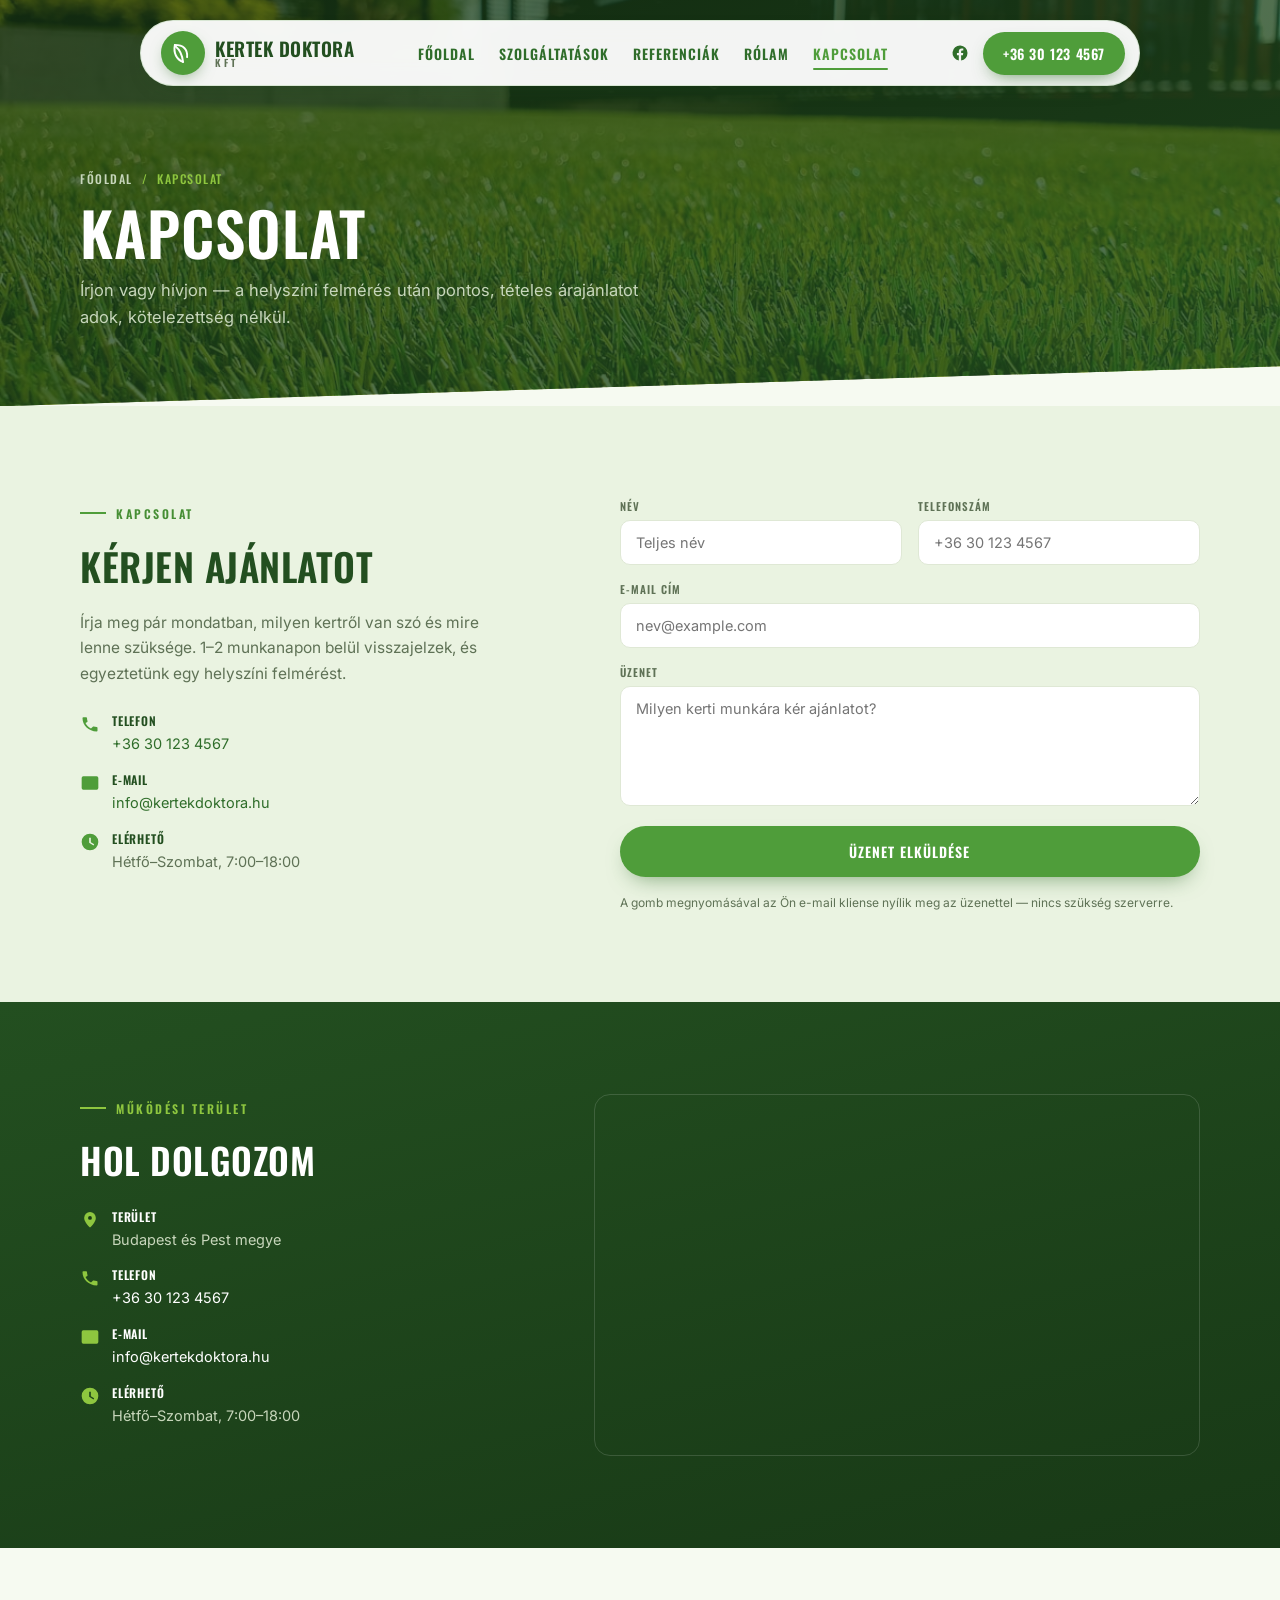
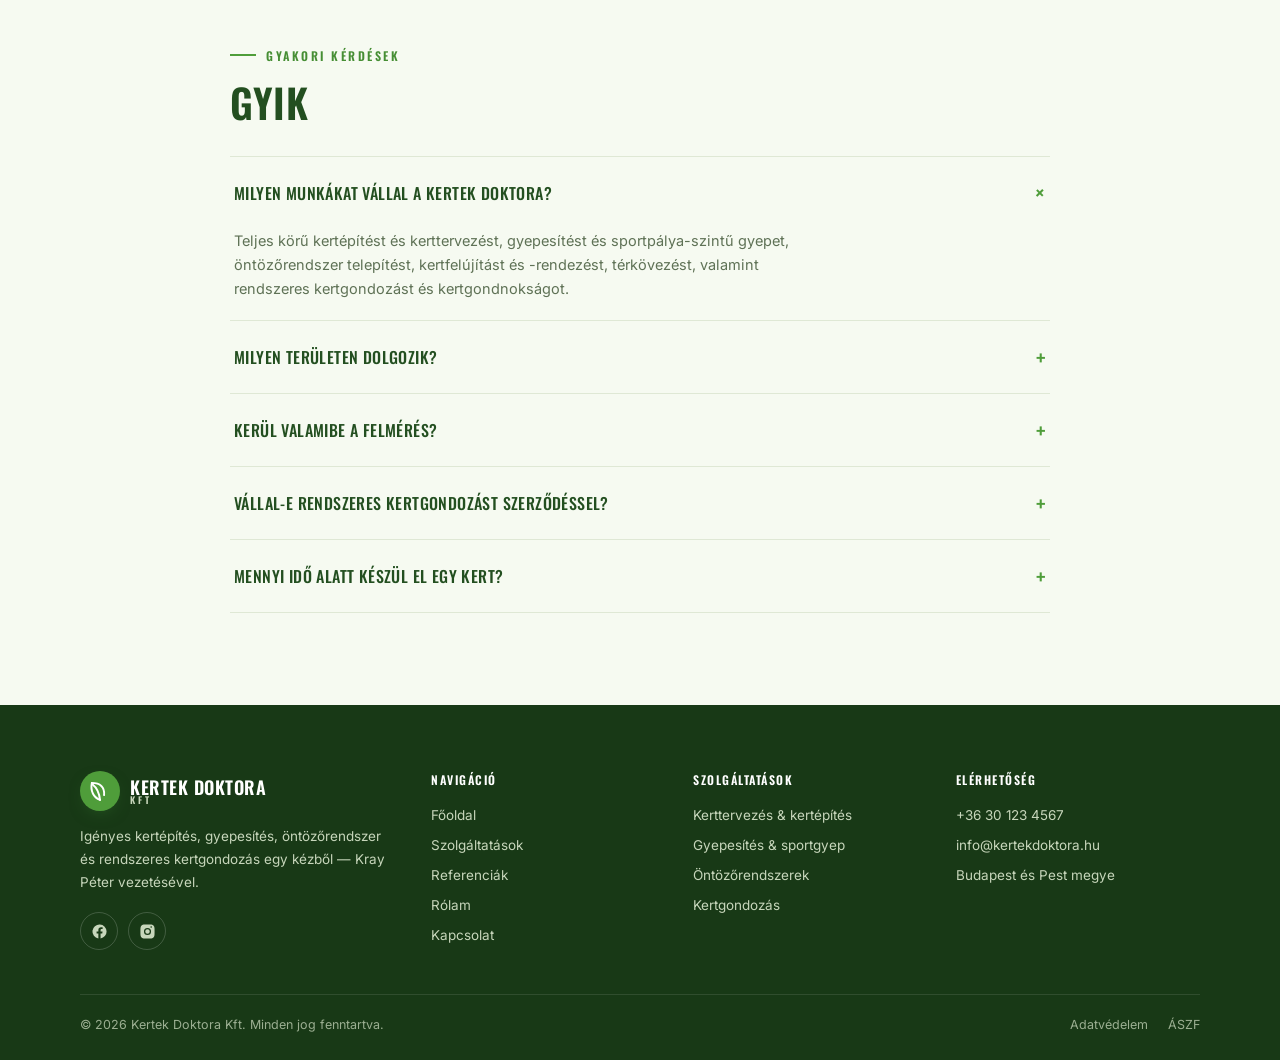
==== kapcsolat.html @ 552e7ae1 "Kertek Doktora Kft — többoldalas kertes weboldal A bzs-pipe (Pipe Work Kft) ipari sablonból átalakít" ====
<!DOCTYPE html>
<html lang="hu">
<head>
<meta charset="UTF-8">
<meta name="viewport" content="width=device-width, initial-scale=1.0">
<title>Kapcsolat — Kertek Doktora Kft</title>
<meta name="description" content="Kérjen árajánlatot a Kertek Doktora Kft-től. Kertépítés, gyepesítés és kertgondozás Budapesten és Pest megyében — Kray Péter.">
<link rel="canonical" href="https://kertekdoktora.hu/kapcsolat.html">
<link rel="icon" href="assets/favicon.svg">
<link rel="stylesheet" href="assets/styles.css">
<script type="application/ld+json">
{ "@context":"https://schema.org","@type":"FAQPage","mainEntity":[
{"@type":"Question","name":"Milyen területen dolgozik?","acceptedAnswer":{"@type":"Answer","text":"Elsősorban Budapesten és Pest megyében, nagyobb kivitelezéseknél az egész régióban vállalok munkát."}},
{"@type":"Question","name":"Hogyan kérhetek árajánlatot?","acceptedAnswer":{"@type":"Answer","text":"Hívjon telefonon, vagy töltse ki az űrlapot — a helyszíni felmérés után pontos, tételes árajánlatot adok."}},
{"@type":"Question","name":"Kerül valamibe a felmérés?","acceptedAnswer":{"@type":"Answer","text":"A helyszíni felmérés és az árajánlat díjmentes és kötelezettség nélküli."}}
]}
</script>
</head>
<body class="subpage">

  <div class="preloader" id="preloader"><div class="preloader-word">Kertek Doktora</div><div class="preloader-bar"><span id="preloaderFill"></span></div><div class="preloader-count" id="preloaderCount">0%</div></div>

  <nav class="navbar" id="navbar">
    <a href="index.html" class="logo" aria-label="Kertek Doktora Kft — főoldal"><div class="logo-box"><svg viewBox="0 0 32 32" aria-hidden="true"><path d="M16 27c-8-3-12-11-10-21 10 0 16 5 15 15" fill="none" stroke="#fff" stroke-width="2.4" stroke-linecap="round"/><path d="M7 8c5 4 8 9 9 19" fill="none" stroke="#fff" stroke-width="2.4" stroke-linecap="round"/></svg></div><div class="logo-text"><div class="top">Kertek Doktora</div><div class="bottom">Kft</div></div></a>
    <div class="nav-left">
      <a href="index.html">Főoldal</a>
      <a href="szolgaltatasok.html">Szolgáltatások</a>
      <a href="referenciak.html">Referenciák</a>
      <a href="rolam.html">Rólam</a>
      <a href="kapcsolat.html" class="active">Kapcsolat</a>
    </div>
    <div class="nav-right">
      <svg class="fb-icon" viewBox="0 0 24 24"><path d="M22 12a10 10 0 1 0-11.6 9.9v-7H7.9V12h2.5V9.8c0-2.5 1.5-3.9 3.8-3.9 1.1 0 2.2.2 2.2.2v2.5h-1.3c-1.2 0-1.6.8-1.6 1.6V12h2.8l-.4 2.9h-2.4v7A10 10 0 0 0 22 12"/></svg>
      <a class="phone-btn" href="tel:+36301234567">+36 30 123 4567</a>
      <button class="nav-burger" id="navBurger" aria-label="Menü megnyitása" aria-expanded="false"><span></span><span></span><span></span></button>
    </div>
  </nav>
  <div class="mobile-menu" id="mobileMenu">
    <a href="index.html">Főoldal</a><a href="szolgaltatasok.html">Szolgáltatások</a><a href="referenciak.html">Referenciák</a><a href="rolam.html">Rólam</a><a href="kapcsolat.html" class="active">Kapcsolat</a>
    <a class="phone-btn" href="tel:+36301234567">+36 30 123 4567</a>
  </div>

  <header class="page-banner pb-gyep">
    <div class="pb-inner">
      <div class="crumbs"><a href="index.html">Főoldal</a> &nbsp;/&nbsp; Kapcsolat</div>
      <h1>Kapcsolat</h1>
      <p>Írjon vagy hívjon — a helyszíni felmérés után pontos, tételes árajánlatot adok, kötelezettség nélkül.</p>
    </div>
  </header>

  <section class="contact-section">
    <div class="contact-inner">
      <div class="contact-head">
        <div class="eyebrow">Kapcsolat</div>
        <h2 class="contact-title">Kérjen ajánlatot</h2>
        <p>Írja meg pár mondatban, milyen kertről van szó és mire lenne szüksége. 1–2 munkanapon belül visszajelzek, és egyeztetünk egy helyszíni felmérést.</p>
        <ul class="map-list" style="margin-top:26px;">
          <li><svg class="map-icon" viewBox="0 0 24 24" style="fill:var(--leaf)"><path d="M6.6 10.8c1.4 2.8 3.8 5.2 6.6 6.6l2.2-2.2c.3-.3.7-.4 1-.2 1.1.4 2.3.6 3.6.6.6 0 1 .4 1 1V20c0 .6-.4 1-1 1C10.4 21 3 13.6 3 4.9c0-.6.4-1 1-1h3.4c.6 0 1 .4 1 1 0 1.3.2 2.5.6 3.6.1.4 0 .8-.2 1L6.6 10.8Z"/></svg><div style="color:var(--muted)"><b style="color:var(--leaf-deep)">Telefon</b><a href="tel:+36301234567" style="color:var(--leaf-700)">+36 30 123 4567</a></div></li>
          <li><svg class="map-icon" viewBox="0 0 24 24" style="fill:var(--leaf)"><path d="M4 4h16a2 2 0 0 1 2 2v12a2 2 0 0 1-2 2H4a2 2 0 0 1-2-2V6a2 2 0 0 1 2-2Zm0 2v.01L12 12l8-5.99V6l-8 6-8-6Z"/></svg><div style="color:var(--muted)"><b style="color:var(--leaf-deep)">E-mail</b><a href="mailto:info@kertekdoktora.hu" style="color:var(--leaf-700)">info@kertekdoktora.hu</a></div></li>
          <li><svg class="map-icon" viewBox="0 0 24 24" style="fill:var(--leaf)"><path d="M12 2a10 10 0 1 0 0 20 10 10 0 0 0 0-20Zm1 5v5.4l4 2.4-.8 1.3L11 13V7h2Z"/></svg><div style="color:var(--muted)"><b style="color:var(--leaf-deep)">Elérhető</b>Hétfő–Szombat, 7:00–18:00</div></li>
        </ul>
      </div>
      <form class="contact-form" id="contactForm" data-email="info@kertekdoktora.hu">
        <div class="contact-row">
          <div><label for="cf-name">Név</label><input type="text" id="cf-name" name="name" required placeholder="Teljes név"></div>
          <div><label for="cf-phone">Telefonszám</label><input type="tel" id="cf-phone" name="phone" required placeholder="+36 30 123 4567"></div>
        </div>
        <div><label for="cf-email">E-mail cím</label><input type="email" id="cf-email" name="email" placeholder="nev@example.com"></div>
        <div><label for="cf-message">Üzenet</label><textarea id="cf-message" name="message" required placeholder="Milyen kerti munkára kér ajánlatot?"></textarea></div>
        <button type="submit" class="btn-solid">Üzenet elküldése</button>
        <p class="contact-note">A gomb megnyomásával az Ön e-mail kliense nyílik meg az üzenettel — nincs szükség szerverre.</p>
      </form>
    </div>
  </section>

  <section class="map-section">
    <div class="map-inner">
      <div class="map-text">
        <div class="eyebrow on-dark">Működési terület</div>
        <h2 class="map-title">Hol dolgozom</h2>
        <ul class="map-list">
          <li><svg class="map-icon" viewBox="0 0 24 24"><path d="M12 21s-7-6.2-7-11.5A7 7 0 0 1 19 9.5C19 14.8 12 21 12 21Z"/><circle cx="12" cy="9.5" r="2.3" fill="#183916"/></svg><div><b>Terület</b>Budapest és Pest megye <!-- CSERE: valós terület --></div></li>
          <li><svg class="map-icon" viewBox="0 0 24 24"><path d="M6.6 10.8c1.4 2.8 3.8 5.2 6.6 6.6l2.2-2.2c.3-.3.7-.4 1-.2 1.1.4 2.3.6 3.6.6.6 0 1 .4 1 1V20c0 .6-.4 1-1 1C10.4 21 3 13.6 3 4.9c0-.6.4-1 1-1h3.4c.6 0 1 .4 1 1 0 1.3.2 2.5.6 3.6.1.4 0 .8-.2 1L6.6 10.8Z"/></svg><div><b>Telefon</b><a href="tel:+36301234567">+36 30 123 4567</a> <!-- CSERE --></div></li>
          <li><svg class="map-icon" viewBox="0 0 24 24"><path d="M4 4h16a2 2 0 0 1 2 2v12a2 2 0 0 1-2 2H4a2 2 0 0 1-2-2V6a2 2 0 0 1 2-2Zm0 2v.01L12 12l8-5.99V6l-8 6-8-6Z"/></svg><div><b>E-mail</b><a href="mailto:info@kertekdoktora.hu">info@kertekdoktora.hu</a> <!-- CSERE --></div></li>
          <li><svg class="map-icon" viewBox="0 0 24 24"><path d="M12 2a10 10 0 1 0 0 20 10 10 0 0 0 0-20Zm1 5v5.4l4 2.4-.8 1.3L11 13V7h2Z"/></svg><div><b>Elérhető</b>Hétfő–Szombat, 7:00–18:00</div></li>
        </ul>
      </div>
      <!-- CSERE: a térkép placeholderként Budapest környékére van állítva; állítsd a valós működési területre / székhelyre. -->
      <div class="map-frame"><iframe title="Kertek Doktora — működési terület" loading="lazy" referrerpolicy="no-referrer-when-downgrade" src="https://www.openstreetmap.org/export/embed.html?bbox=18.9%2C47.35%2C19.35%2C47.62&layer=mapnik&marker=47.4979%2C19.0402"></iframe></div>
    </div>
  </section>

  <section class="faq-section">
    <div class="faq-inner">
      <div class="eyebrow">Gyakori kérdések</div>
      <h2 class="sec-title">GYIK</h2>
      <div class="faq-list">
        <details class="faq-item" open><summary>Milyen munkákat vállal a Kertek Doktora? <span class="plus">+</span></summary><div class="faq-body">Teljes körű kertépítést és kerttervezést, gyepesítést és sportpálya-szintű gyepet, öntözőrendszer telepítést, kertfelújítást és -rendezést, térkövezést, valamint rendszeres kertgondozást és kertgondnokságot.</div></details>
        <details class="faq-item"><summary>Milyen területen dolgozik? <span class="plus">+</span></summary><div class="faq-body">Elsősorban Budapesten és Pest megyében, nagyobb kivitelezéseknél az egész régióban vállalok munkát.</div></details>
        <details class="faq-item"><summary>Kerül valamibe a felmérés? <span class="plus">+</span></summary><div class="faq-body">A helyszíni felmérés és az árajánlat díjmentes és kötelezettség nélküli.</div></details>
        <details class="faq-item"><summary>Vállal-e rendszeres kertgondozást szerződéssel? <span class="plus">+</span></summary><div class="faq-body">Igen, éves kertgondnoksági szerződést is kötök, előre egyeztetett ütemezéssel és tervezhető díjjal.</div></details>
        <details class="faq-item"><summary>Mennyi idő alatt készül el egy kert? <span class="plus">+</span></summary><div class="faq-body">A kisebb munkák néhány nap, egy teljes kertépítés a mérettől és időjárástól függően 1–4 hét. A felmérés után pontos ütemtervet adok.</div></details>
      </div>
    </div>
  </section>

  <footer class="site-footer">
    <div class="footer-top">
      <div class="footer-col"><div class="footer-brand"><div class="logo-box"><svg viewBox="0 0 32 32" aria-hidden="true"><path d="M16 27c-8-3-12-11-10-21 10 0 16 5 15 15" fill="none" stroke="#fff" stroke-width="2.4" stroke-linecap="round"/><path d="M7 8c5 4 8 9 9 19" fill="none" stroke="#fff" stroke-width="2.4" stroke-linecap="round"/></svg></div><div class="logo-text"><div class="top">Kertek Doktora</div><div class="bottom">Kft</div></div></div><p>Igényes kertépítés, gyepesítés, öntözőrendszer és rendszeres kertgondozás egy kézből — Kray Péter vezetésével.</p><div class="footer-social"><a href="#" aria-label="Facebook"><svg viewBox="0 0 24 24"><path d="M22 12a10 10 0 1 0-11.6 9.9v-7H7.9V12h2.5V9.8c0-2.5 1.5-3.9 3.8-3.9 1.1 0 2.2.2 2.2.2v2.5h-1.3c-1.2 0-1.6.8-1.6 1.6V12h2.8l-.4 2.9h-2.4v7A10 10 0 0 0 22 12"/></svg></a><a href="#" aria-label="Instagram"><svg viewBox="0 0 24 24"><path d="M12 2c2.7 0 3.06.01 4.12.06 1.07.05 1.79.22 2.43.46.66.26 1.22.6 1.77 1.15.55.55.9 1.11 1.15 1.77.24.64.41 1.36.46 2.43.05 1.06.06 1.42.06 4.12s-.01 3.06-.06 4.12c-.05 1.07-.22 1.79-.46 2.43a4.9 4.9 0 0 1-1.15 1.77 4.9 4.9 0 0 1-1.77 1.15c-.64.24-1.36.41-2.43.46-1.06.05-1.42.06-4.12.06s-3.06-.01-4.12-.06c-1.07-.05-1.79-.22-2.43-.46a4.9 4.9 0 0 1-1.77-1.15 4.9 4.9 0 0 1-1.15-1.77c-.24-.64-.41-1.36-.46-2.43C2.01 15.06 2 14.7 2 12s.01-3.06.06-4.12c.05-1.07.22-1.79.46-2.43.26-.66.6-1.22 1.15-1.77A4.9 4.9 0 0 1 5.44 2.53c.64-.24 1.36-.41 2.43-.46C8.94 2.01 9.3 2 12 2Zm0 5a5 5 0 1 0 0 10 5 5 0 0 0 0-10Zm0 8.2a3.2 3.2 0 1 1 0-6.4 3.2 3.2 0 0 1 0 6.4Zm5.2-8.4a1.17 1.17 0 1 0 0-2.34 1.17 1.17 0 0 0 0 2.34Z"/></svg></a></div></div>
      <div class="footer-col"><h4>Navigáció</h4><ul><li><a href="index.html">Főoldal</a></li><li><a href="szolgaltatasok.html">Szolgáltatások</a></li><li><a href="referenciak.html">Referenciák</a></li><li><a href="rolam.html">Rólam</a></li><li><a href="kapcsolat.html">Kapcsolat</a></li></ul></div>
      <div class="footer-col"><h4>Szolgáltatások</h4><ul><li><a href="szolgaltatasok.html">Kerttervezés &amp; kertépítés</a></li><li><a href="szolgaltatasok.html">Gyepesítés &amp; sportgyep</a></li><li><a href="szolgaltatasok.html">Öntözőrendszerek</a></li><li><a href="szolgaltatasok.html">Kertgondozás</a></li></ul></div>
      <div class="footer-col"><h4>Elérhetőség</h4><ul><li><a href="tel:+36301234567">+36 30 123 4567</a></li><li><a href="mailto:info@kertekdoktora.hu">info@kertekdoktora.hu</a></li><li><a href="kapcsolat.html">Budapest és Pest megye</a></li></ul></div>
    </div>
    <div class="footer-bottom"><p>© 2026 Kertek Doktora Kft. Minden jog fenntartva.</p><div class="footer-legal"><a href="#">Adatvédelem</a><a href="#">ÁSZF</a></div></div>
  </footer>

  <script src="assets/main.js"></script>
</body>
</html>
---- assets/styles.css ----
@import url('https://fonts.googleapis.com/css2?family=Oswald:wght@400;500;600;700&family=Inter:wght@400;500;600;700&display=swap');

:root {
  --leaf:#4f9d3a;        /* fő akcent — friss levélzöld */
  --leaf-600:#468e34;
  --leaf-700:#2f6d2a;    /* mélyebb zöld — címek, kontraszt */
  --leaf-deep:#234f20;   /* sötét szekciók háttere */
  --leaf-deepest:#183916;/* lábléc */
  --lime:#8ec63f;        /* élénk kiemelés sötét háttéren */
  --cream:#f6faf1;       /* oldal háttér */
  --sage:#eaf3e1;        /* halvány panel */
  --sage-line:#dfe8d5;   /* vonalak */
  --card:#ffffff;
  --ink:#22331d;         /* sötét szöveg */
  --muted:#5f7256;       /* halkított szöveg */
  --muted-light:#c7d6bb; /* halkított szöveg sötét háttéren */
}

* { margin:0; padding:0; box-sizing:border-box; }
html { overflow-x:hidden; scroll-padding-top:100px; }
body {
  font-family:'Inter', sans-serif;
  background:var(--cream);
  color:var(--ink);
  min-height:100vh;
  display:flex;
  flex-direction:column;
}
img { max-width:100%; }

/* ---------- NAVBAR ---------- */
.navbar {
  position:fixed; top:20px; left:50%; transform:translateX(-50%);
  width:calc(100% - 64px); max-width:1000px; z-index:50;
  display:flex; align-items:center; justify-content:space-between;
  padding:10px 14px 10px 20px;
  background:rgba(255,255,255,0.72);
  backdrop-filter:blur(12px); -webkit-backdrop-filter:blur(12px);
  border:1px solid rgba(79,157,58,0.18); border-radius:999px;
  box-shadow:0 12px 30px -16px rgba(35,79,32,0.45);
  transition:background 0.3s ease, border-color 0.3s ease, box-shadow 0.3s ease;
}
.nav-left { display:flex; gap:24px; }
.nav-left a {
  text-decoration:none; color:var(--leaf-700); font-family:'Oswald', sans-serif;
  font-weight:600; font-size:14px; letter-spacing:1px; text-transform:uppercase;
  transition:color 0.25s ease; position:relative;
}
.nav-left a:hover { color:var(--leaf); }
.nav-left a.active { color:var(--leaf); }
.nav-left a.active::after {
  content:""; position:absolute; left:0; right:0; bottom:-6px; height:2px; background:var(--leaf); border-radius:2px;
}
.logo { display:flex; align-items:center; gap:10px; text-decoration:none; }
.logo-box {
  width:44px; height:44px; display:flex; align-items:center; justify-content:center; border-radius:50%;
  background:var(--leaf); flex-shrink:0; box-shadow:0 6px 16px -6px rgba(47,109,42,0.6);
}
.logo-box svg { width:26px; height:26px; display:block; }
.logo-text { font-family:'Oswald', sans-serif; line-height:1; }
.logo-text .top { font-size:19px; font-weight:600; letter-spacing:0.5px; text-transform:uppercase; color:var(--leaf-deep); }
.logo-text .bottom { font-size:10px; letter-spacing:3px; color:var(--muted); font-weight:600; text-transform:uppercase; }
.nav-right { display:flex; align-items:center; gap:14px; }
.fb-icon { width:18px; height:18px; fill:var(--leaf-700); transition:fill 0.25s ease; }
.fb-icon:hover { fill:var(--leaf); }
.phone-btn {
  background:var(--leaf); color:#fff; padding:11px 20px; font-family:'Oswald', sans-serif;
  font-weight:600; letter-spacing:0.6px; font-size:14px; text-decoration:none; border-radius:999px;
  box-shadow:0 8px 18px -8px rgba(47,109,42,0.7); transition:background 0.25s ease, transform 0.25s ease; white-space:nowrap;
}
.phone-btn:hover { background:var(--leaf-600); transform:translateY(-1px); }

.nav-burger { display:none; flex-direction:column; justify-content:center; gap:5px; width:34px; height:34px; border:none; background:transparent; cursor:pointer; padding:0; }
.nav-burger span { display:block; width:100%; height:2px; background:var(--leaf-700); border-radius:2px; transition:background 0.3s ease, transform 0.3s ease, opacity 0.3s ease; }
.navbar.menu-open .nav-burger span:nth-child(1) { transform:translateY(7px) rotate(45deg); }
.navbar.menu-open .nav-burger span:nth-child(2) { opacity:0; }
.navbar.menu-open .nav-burger span:nth-child(3) { transform:translateY(-7px) rotate(-45deg); }
.navbar.menu-open .nav-burger span { background:#fff; }

.mobile-menu {
  position:fixed; inset:0; z-index:40;
  background:linear-gradient(160deg,var(--leaf-deep),var(--leaf-deepest));
  display:flex; flex-direction:column; align-items:center; justify-content:center; gap:28px;
  opacity:0; pointer-events:none; transform:translateY(-12px);
  transition:opacity 0.3s ease, transform 0.3s ease;
}
.mobile-menu.open { opacity:1; pointer-events:auto; transform:translateY(0); }
.mobile-menu a { text-decoration:none; color:#fff; font-family:'Oswald', sans-serif; font-weight:600; font-size:26px; letter-spacing:1px; text-transform:uppercase; }
.mobile-menu a.active { color:var(--lime); }
.mobile-menu .phone-btn { font-size:16px; padding:14px 28px; }

.navbar.scrolled, body.subpage .navbar {
  background:rgba(255,255,255,0.95);
  border-color:rgba(79,157,58,0.16);
  box-shadow:0 8px 22px -12px rgba(35,79,32,0.35);
}

/* ---------- SHARED BUTTONS ---------- */
.btn-solid {
  display:inline-block; background:var(--leaf); color:#fff; font-family:'Oswald', sans-serif; font-weight:600;
  letter-spacing:1px; text-transform:uppercase; font-size:14px; padding:15px 30px; text-decoration:none; border-radius:999px;
  box-shadow:0 10px 22px -10px rgba(47,109,42,0.6); transition:transform 0.25s ease, background 0.25s ease, box-shadow 0.25s ease; cursor:pointer; border:none;
}
.btn-solid:hover { transform:translateY(-2px) scale(1.02); background:var(--leaf-600); box-shadow:0 14px 26px -10px rgba(47,109,42,0.6); }
.btn-outline {
  display:inline-block; background:transparent; color:var(--leaf-700); border:1.5px solid var(--leaf); font-family:'Oswald', sans-serif;
  font-weight:600; letter-spacing:1px; text-transform:uppercase; font-size:14px; padding:13.5px 28px; text-decoration:none; border-radius:999px;
  transition:transform 0.25s ease, background 0.25s ease, color 0.25s ease; cursor:pointer;
}
.btn-outline:hover { transform:translateY(-2px) scale(1.02); background:var(--leaf); color:#fff; }

/* ---------- EYEBROW ---------- */
.eyebrow {
  display:inline-flex; align-items:center; gap:10px;
  font-family:'Oswald', sans-serif; font-weight:600; letter-spacing:2.5px; text-transform:uppercase;
  font-size:12px; color:var(--leaf-600); margin-bottom:16px;
}
.eyebrow::before { content:""; width:26px; height:2px; background:var(--leaf); display:inline-block; }
.eyebrow.on-dark { color:var(--lime); }
.eyebrow.on-dark::before { background:var(--lime); }

/* ---------- SECTION TITLES ---------- */
.sec-title {
  font-family:'Oswald', sans-serif; font-weight:600; letter-spacing:0.5px; text-transform:uppercase;
  color:var(--leaf-deep); font-size:clamp(28px,3.6vw,40px); line-height:1.1;
}
.sec-title.on-dark { color:#fff; }

/* ---------- HOME HERO ---------- */
.hero {
  position:relative; flex:0 0 auto; min-height:0;
  background:
    radial-gradient(90% 120% at 80% 0%, rgba(142,198,63,0.18), transparent 55%),
    linear-gradient(160deg,#f9fcf5 0%,#eaf3e1 55%,#dcebcd 100%);
  display:flex; align-items:center; justify-content:space-between; gap:40px;
  padding:150px 80px 130px; overflow:hidden;
  clip-path:polygon(0 0, 100% 0, 100% calc(100% - 46px), 0 100%);
}
.hero::before {
  content:""; position:absolute; inset:0; pointer-events:none;
  background-image:url("data:image/svg+xml;utf8,<svg xmlns='http://www.w3.org/2000/svg' width='120' height='120'><filter id='n'><feTurbulence type='fractalNoise' baseFrequency='0.9' numOctaves='2' stitchTiles='stitch'/></filter><rect width='100%25' height='100%25' filter='url(%23n)'/></svg>");
  opacity:0.04; mix-blend-mode:multiply;
}
.hero-content { position:relative; z-index:1; flex:1 1 420px; min-width:0; max-width:560px; padding-left:30px; display:flex; flex-direction:column; align-items:flex-start; border-left:3px solid var(--leaf); }
@keyframes heroShapeDrift { 0%,100%{transform:translate(0,0);} 50%{transform:translate(14px,-10px);} }
.hero-shape { position:absolute; border:1px solid rgba(79,157,58,0.3); border-radius:50%; pointer-events:none; z-index:-1; }
.hero-shape.s1 { width:110px; height:110px; top:-40px; left:20%; animation:heroShapeDrift 6s ease-in-out infinite; }
.hero-shape.s2 { width:64px; height:64px; bottom:10%; left:-30px; animation:heroShapeDrift 5s ease-in-out infinite reverse; }
.hero-shape.s3 { width:150px; height:150px; bottom:-70px; right:-40px; animation:heroShapeDrift 8s ease-in-out infinite; }
@keyframes lineIn { from{opacity:0; transform:translateX(-22px);} to{opacity:1; transform:translateX(0);} }
.hero-title {
  font-family:'Oswald', sans-serif; font-weight:600; text-transform:uppercase;
  font-size:clamp(44px, 6vw, 82px); line-height:1.04; letter-spacing:1px; color:var(--leaf-deep); margin-bottom:14px;
}
.hero-title span { display:block; opacity:0; animation:lineIn 0.65s ease forwards; animation-delay:0.1s; }
@keyframes underlineGrow { from{width:0;} to{width:120px;} }
.hero-underline { height:6px; border-radius:3px; background:var(--leaf); margin-bottom:24px; width:0; animation:underlineGrow 0.7s ease 0.55s forwards; }
.hero-sub { font-family:'Inter', sans-serif; font-weight:400; font-size:18px; line-height:1.6; color:var(--muted); max-width:46ch; margin-bottom:30px; opacity:0; animation:lineIn 0.6s ease 0.7s forwards; }
.hero-ctas { display:flex; gap:14px; flex-wrap:wrap; opacity:0; animation:lineIn 0.6s ease 0.85s forwards; }
@keyframes ctaPulse { 0%,100%{box-shadow:0 0 0 0 rgba(79,157,58,0.4);} 50%{box-shadow:0 0 0 8px rgba(79,157,58,0);} }
.hero-ctas .btn-solid { animation:ctaPulse 2.4s ease-in-out infinite; }
.hero-ctas .btn-solid:hover { animation-play-state:paused; }

.hero-image-wrap { position:relative; flex:0 1 500px; min-width:0; }
.hero-image-frame { position:relative; z-index:2; background:#fff; padding:10px; border-radius:18px; box-shadow:0 30px 60px -24px rgba(35,79,32,0.5); will-change:transform; }
.hero-image-frame > img { display:block; width:100%; height:520px; object-fit:cover; border-radius:10px; }
.hero-image-secondary { position:absolute; left:-52px; top:56px; z-index:3; width:172px; height:214px; background:#fff; padding:8px; border-radius:14px; box-shadow:0 20px 40px -14px rgba(35,79,32,0.55); transform:rotate(-6deg); }
.hero-image-secondary img { display:block; width:100%; height:100%; object-fit:cover; border-radius:8px; }
.hero-badge { position:absolute; top:-16px; right:-16px; width:86px; height:86px; border-radius:50%; background:var(--leaf); color:#fff; display:flex; flex-direction:column; align-items:center; justify-content:center; line-height:1.05; font-family:'Oswald', sans-serif; transform:rotate(7deg); box-shadow:0 10px 22px -6px rgba(35,79,32,0.5); z-index:4; }
.hero-badge b { font-size:24px; font-weight:700; }
.hero-badge span { font-size:10px; letter-spacing:1px; text-transform:uppercase; font-weight:600; }
.hero-logo-badge { position:absolute; bottom:-18px; left:-18px; width:78px; height:78px; border-radius:50%; background:#fff; border:3px solid var(--leaf); box-shadow:0 10px 22px -6px rgba(35,79,32,0.45); display:flex; align-items:center; justify-content:center; padding:14px; z-index:5; }
.hero-logo-badge svg { width:100%; height:100%; display:block; }

@media (prefers-reduced-motion: reduce) {
  .hero-ctas .btn-solid { animation:none; }
  .hero-title span, .hero-underline, .hero-sub, .hero-ctas { animation:none; opacity:1; width:auto; }
}
@media (max-width: 900px) {
  .hero { flex-direction:column; align-items:flex-start; padding:120px 30px 92px; gap:40px; clip-path:polygon(0 0,100% 0,100% calc(100% - 30px),0 100%); }
  .hero-content { padding-left:16px; max-width:100%; width:100%; }
  .hero-shape { display:none; }
  .hero-image-wrap { align-self:center; flex-basis:auto; max-width:100%; width:100%; }
  .hero-image-frame > img { height:400px; }
}
@media (max-width: 700px) {
  .navbar { top:14px; width:calc(100% - 28px); padding:8px 10px 8px 16px; }
  .nav-left { display:none; }
  .nav-burger { display:flex; }
  .logo-text { display:none; }
  .nav-right { gap:10px; }
  .phone-btn { font-size:13px; padding:10px 16px; }
  .hero { padding:clamp(100px,30vw,130px) clamp(16px,5vw,24px) clamp(70px,20vw,96px); gap:36px; }
  .hero-content { padding-left:0; border-left:none; align-items:center; text-align:center; }
  .hero-title { letter-spacing:0.5px; }
  .hero-underline { margin-left:auto; margin-right:auto; }
  .hero-sub { font-size:16.5px; }
  .hero-ctas { flex-direction:column; align-items:center; width:100%; }
  .hero-ctas .btn-solid, .hero-ctas .btn-outline { width:100%; max-width:320px; text-align:center; }
  .hero-image-secondary { display:none; }
  .hero-image-frame > img { height:clamp(300px,80vw,420px); }
}

/* ---------- SUBPAGE BANNER ---------- */
.page-banner {
  position:relative; margin-top:0; padding:170px 80px 76px; overflow:hidden;
  display:flex; align-items:flex-end; min-height:340px;
  clip-path:polygon(0 0, 100% 0, 100% calc(100% - 40px), 0 100%);
}
.page-banner::before { content:""; position:absolute; inset:0; background-size:cover; background-position:center; z-index:0; }
.page-banner::after { content:""; position:absolute; inset:0; background:linear-gradient(160deg, rgba(24,57,22,0.72), rgba(35,79,32,0.82)); z-index:1; }
.page-banner .pb-inner { position:relative; z-index:2; max-width:1180px; margin:0 auto; width:100%; }
.page-banner .crumbs { font-family:'Oswald',sans-serif; font-weight:500; font-size:12px; letter-spacing:1.5px; text-transform:uppercase; color:var(--lime); margin-bottom:14px; }
.page-banner .crumbs a { color:var(--muted-light); text-decoration:none; }
.page-banner .crumbs a:hover { color:#fff; }
.page-banner h1 { font-family:'Oswald', sans-serif; font-weight:600; text-transform:uppercase; letter-spacing:1px; color:#fff; font-size:clamp(34px,5vw,60px); line-height:1.04; }
.page-banner p { font-family:'Inter',sans-serif; color:var(--muted-light); font-size:16.5px; line-height:1.6; max-width:56ch; margin-top:14px; }
@media (max-width:700px){ .page-banner { padding:130px 24px 56px; min-height:280px; } }

/* banner image variants */
.pb-viragos::before { background-image:url('img/kert-viragos.jpg'); }
.pb-gyep::before { background-image:url('img/gyep.jpg'); }
.pb-modern::before { background-image:url('img/kert-modern-lawn.jpg'); }
.pb-ultetes::before { background-image:url('img/ultetes.jpg'); }
.pb-dus::before { background-image:url('img/kert-dus.jpg'); }

/* ---------- GENERIC SECTION WRAP ---------- */
.section { padding:96px 80px; }
.section.tight { padding:80px 80px; }
.wrap { max-width:1180px; margin:0 auto; }
.section-head { max-width:1180px; margin:0 auto 48px; }
.section-lede { font-family:'Inter', sans-serif; font-size:17px; line-height:1.65; color:var(--muted); max-width:62ch; margin-top:16px; }
@media (max-width:700px){ .section, .section.tight { padding:64px 24px; } .section-head { margin-bottom:36px; } }

/* ---------- SERVICES ---------- */
.services-grid { max-width:1180px; margin:0 auto; display:grid; grid-template-columns:repeat(3,1fr); gap:20px; }
.service-card { background:var(--card); border:1px solid var(--sage-line); border-radius:16px; padding:32px 30px; transition:transform 0.25s ease, box-shadow 0.25s ease, border-color 0.25s ease; }
.service-card:hover { transform:translateY(-4px); box-shadow:0 22px 40px -26px rgba(35,79,32,0.4); border-color:var(--leaf); }
.service-icon { width:52px; height:52px; border-radius:14px; background:var(--sage); display:flex; align-items:center; justify-content:center; margin-bottom:20px; }
.service-icon svg { width:26px; height:26px; stroke:var(--leaf-700); fill:none; stroke-width:1.7; stroke-linecap:round; stroke-linejoin:round; }
.service-title { font-family:'Oswald', sans-serif; font-weight:600; font-size:19px; text-transform:uppercase; letter-spacing:0.4px; color:var(--leaf-deep); margin-bottom:10px; }
.service-desc { font-family:'Inter', sans-serif; font-size:14.5px; line-height:1.6; color:var(--muted); }
@media (max-width: 980px) { .services-grid { grid-template-columns:1fr 1fr; } }
@media (max-width: 700px) { .services-grid { grid-template-columns:1fr; } }

/* detailed service rows (szolgaltatasok page) */
.svc-row { max-width:1180px; margin:0 auto; display:grid; grid-template-columns:1fr 1fr; gap:48px; align-items:center; padding:56px 0; border-bottom:1px solid var(--sage-line); }
.svc-row:last-child { border-bottom:none; }
.svc-row.flip .svc-media { order:2; }
.svc-media { border-radius:18px; overflow:hidden; box-shadow:0 24px 50px -26px rgba(35,79,32,0.45); }
.svc-media img { display:block; width:100%; height:360px; object-fit:cover; }
.svc-body h3 { font-family:'Oswald',sans-serif; font-weight:600; text-transform:uppercase; letter-spacing:0.5px; color:var(--leaf-deep); font-size:26px; margin-bottom:14px; }
.svc-body p { font-family:'Inter',sans-serif; font-size:15.5px; line-height:1.7; color:var(--muted); margin-bottom:16px; }
.svc-body ul { list-style:none; display:grid; gap:10px; }
.svc-body li { position:relative; padding-left:26px; font-family:'Inter',sans-serif; font-size:14.5px; color:var(--ink); }
.svc-body li::before { content:""; position:absolute; left:0; top:6px; width:12px; height:12px; border-radius:50%; background:var(--leaf); box-shadow:0 0 0 4px rgba(79,157,58,0.18); }
.svc-num { font-family:'Oswald',sans-serif; font-weight:700; font-size:13px; letter-spacing:2px; color:var(--leaf); text-transform:uppercase; margin-bottom:8px; display:block; }
@media (max-width:820px){ .svc-row { grid-template-columns:1fr; gap:24px; padding:40px 0; } .svc-row.flip .svc-media { order:0; } .svc-media img { height:260px; } }

/* ---------- ABOUT (dark green) ---------- */
@keyframes aboutDrift { 0%,100%{transform:translate(0,0);} 50%{transform:translate(14px,-10px);} }
@keyframes aboutFadeUp { from{opacity:0; transform:translateY(16px);} to{opacity:1; transform:translateY(0);} }
.about { position:relative; background:linear-gradient(165deg,var(--leaf-deep),var(--leaf-deepest)); padding:100px 80px; overflow:hidden; }
.about-shape { position:absolute; border:1px solid rgba(142,198,63,0.25); border-radius:50%; pointer-events:none; }
.about-shape.s1 { width:130px; height:130px; top:40px; left:8%; animation:aboutDrift 6s ease-in-out infinite; }
.about-shape.s2 { width:80px; height:80px; bottom:60px; left:36%; animation:aboutDrift 5s ease-in-out infinite reverse; }
.about-shape.s3 { width:210px; height:210px; top:-60px; right:6%; animation:aboutDrift 8s ease-in-out infinite; }
.about-inner { position:relative; max-width:1180px; margin:0 auto; display:flex; align-items:center; gap:56px; flex-wrap:wrap; }
.about-imgwrap { position:relative; flex:0 0 340px; height:400px; border-radius:24px 24px 100px 24px; overflow:hidden; z-index:1; box-shadow:0 30px 60px -24px rgba(0,0,0,0.55); }
.about-imgwrap img { width:100%; height:100%; object-fit:cover; }
.about-text { position:relative; z-index:1; max-width:560px; flex:1 1 380px; }
.about-title { font-family:'Oswald', sans-serif; font-weight:600; text-transform:uppercase; font-size:clamp(28px,3.4vw,40px); letter-spacing:0.5px; color:#fff; margin-bottom:8px; line-height:1.08; }
.about-title span { display:block; opacity:0; animation:aboutFadeUp 0.6s ease forwards; }
.about-title span:nth-child(2) { animation-delay:0.15s; color:var(--lime); }
.about-text > p { font-family:'Inter', sans-serif; font-size:15.5px; line-height:1.75; color:var(--muted-light); margin:20px 0 0; max-width:56ch; }
.about-sign { display:flex; align-items:center; gap:12px; margin-top:24px; }
.about-sign .nm { font-family:'Oswald',serif; font-weight:600; font-size:18px; letter-spacing:0.5px; text-transform:uppercase; color:#fff; }
.about-sign .rl { font-size:12.5px; color:var(--muted-light); }
.about-sign-mark { width:44px; height:44px; border-radius:50%; background:var(--leaf); display:flex; align-items:center; justify-content:center; flex:0 0 auto; }
.about-sign-mark svg { width:24px; height:24px; }
.about-row { position:relative; z-index:1; max-width:1180px; margin:60px auto 0; display:grid; grid-template-columns:repeat(3,1fr); gap:32px; padding-top:36px; border-top:1px solid rgba(255,255,255,0.14); }
.about-point { border-top:2px solid var(--lime); padding-top:14px; }
.about-point b { display:block; font-family:'Oswald', sans-serif; font-weight:600; font-size:16px; text-transform:uppercase; letter-spacing:0.4px; color:#fff; margin-bottom:8px; }
.about-point span { font-family:'Inter', sans-serif; font-size:13.5px; line-height:1.55; color:var(--muted-light); }
.about-stats { position:relative; z-index:1; max-width:1180px; margin:36px auto 0; display:grid; grid-template-columns:repeat(3,1fr); gap:32px; }
.about-stat b { display:block; font-family:'Oswald', sans-serif; font-weight:700; font-size:36px; color:var(--lime); margin-bottom:2px; }
.about-stat span { font-family:'Inter', sans-serif; font-size:11.5px; letter-spacing:1px; text-transform:uppercase; color:var(--muted-light); }
@media (prefers-reduced-motion: reduce) { .about-shape { animation:none; } .about-title span { animation:none; opacity:1; } }
@media (max-width: 900px) { .about { padding:72px 30px; } .about-inner { flex-direction:column; align-items:flex-start; gap:32px; } .about-imgwrap { flex:none; width:100%; height:300px; } .about-row { grid-template-columns:1fr; row-gap:24px; } .about-stats { gap:20px; } }
@media (max-width: 600px) { .about { padding:60px 22px; } .about-stat b { font-size:29px; } .about-stats { grid-template-columns:1fr; gap:22px; } }

/* ---------- REFS COVERFLOW (home) ---------- */
.refs { background:var(--sage); padding:96px 32px 108px; position:relative; overflow:hidden; }
.refs-head { max-width:1180px; margin:0 auto 32px; display:flex; align-items:flex-end; justify-content:space-between; gap:24px; flex-wrap:wrap; }
.refs-hint { font-family:'Inter', sans-serif; font-size:13px; color:var(--muted); }
.refs-stage-wrap { max-width:1180px; margin:0 auto; height:400px; position:relative; display:flex; align-items:center; justify-content:center; perspective:1100px; touch-action:pan-y; }
.refs-stage { position:relative; width:100%; height:100%; display:flex; align-items:center; justify-content:center; transform-style:preserve-3d; }
.refs-card { position:absolute; width:300px; height:360px; border-radius:16px; overflow:hidden; box-shadow:0 24px 46px -18px rgba(35,79,32,0.45); transition:transform 0.45s ease, opacity 0.45s ease, filter 0.45s ease; cursor:pointer; }
.refs-card img { width:100%; height:100%; object-fit:cover; display:block; }
.refs-card .cap { position:absolute; bottom:0; left:0; right:0; padding:16px 16px 14px; background:linear-gradient(0deg, rgba(15,40,13,0.9), transparent); font-family:'Oswald', sans-serif; font-weight:600; text-transform:uppercase; letter-spacing:0.5px; font-size:15px; color:#fff; opacity:0; transition:opacity 0.3s ease; }
.refs-card .cap b { display:block; font-family:'Inter',sans-serif; font-weight:600; color:var(--lime); font-size:11px; letter-spacing:0.5px; margin-top:3px; text-transform:none; }
.refs-card.center .cap { opacity:1; }
.refs-card.center::after { content:"Kattints a megnyitáshoz"; position:absolute; top:12px; left:50%; transform:translateX(-50%); background:var(--leaf); color:#fff; font-family:'Oswald', sans-serif; font-weight:600; font-size:10px; letter-spacing:0.5px; text-transform:uppercase; padding:5px 12px; border-radius:999px; white-space:nowrap; }
.refs-nav { position:relative; z-index:2; display:flex; align-items:center; justify-content:center; gap:18px; margin-top:26px; }
.refs-btn { width:46px; height:46px; border-radius:50%; border:1px solid rgba(35,79,32,0.2); background:#fff; color:var(--leaf-700); font-size:20px; cursor:pointer; transition:background 0.2s ease, color 0.2s ease, border-color 0.2s ease; }
.refs-btn:hover { background:var(--leaf); border-color:var(--leaf); color:#fff; }
@media (max-width: 900px) { .refs { padding:64px 24px 80px; } .refs-card { width:230px; height:280px; } .refs-stage-wrap { height:330px; } }
@media (max-width: 600px) { .refs-card { width:200px; height:250px; } .refs-stage-wrap { height:300px; } .refs-nav { flex-wrap:wrap; row-gap:14px; } .refs-btn { order:1; } #refsNext { order:2; } .refs-nav .btn-solid { order:3; width:100%; text-align:center; } }

/* ---------- GALLERY (referenciak page) ---------- */
.gallery-cat { max-width:1180px; margin:0 auto; }
.gallery-cat + .gallery-cat { margin-top:64px; }
.gallery-cat h2 { font-family:'Oswald',sans-serif; font-weight:600; text-transform:uppercase; letter-spacing:0.5px; color:var(--leaf-deep); font-size:24px; margin-bottom:6px; }
.gallery-cat .cat-note { font-family:'Inter',sans-serif; color:var(--muted); font-size:14.5px; margin-bottom:22px; max-width:60ch; }
.gallery-grid { display:grid; grid-template-columns:repeat(3,1fr); gap:16px; }
.gallery-grid.two { grid-template-columns:repeat(2,1fr); }
.g-item { position:relative; border-radius:14px; overflow:hidden; cursor:pointer; box-shadow:0 16px 34px -24px rgba(35,79,32,0.4); background:var(--sage); }
.g-item img { display:block; width:100%; height:240px; object-fit:cover; transition:transform 0.5s ease; }
.g-item:hover img { transform:scale(1.06); }
.g-item .g-cap { position:absolute; left:0; right:0; bottom:0; padding:14px 14px 12px; background:linear-gradient(0deg, rgba(15,40,13,0.85), transparent); color:#fff; font-family:'Inter',sans-serif; font-size:12.5px; opacity:0; transform:translateY(6px); transition:opacity 0.3s ease, transform 0.3s ease; }
.g-item:hover .g-cap { opacity:1; transform:translateY(0); }
.g-item.tall img { height:400px; }
.g-item.feature { grid-column:span 2; }
.g-item.feature img { height:400px; }
@media (max-width:820px){ .gallery-grid, .gallery-grid.two { grid-template-columns:1fr 1fr; } .g-item.feature { grid-column:span 2; } }
@media (max-width:520px){ .gallery-grid, .gallery-grid.two { grid-template-columns:1fr; } .g-item.feature { grid-column:span 1; } .g-item img, .g-item.tall img, .g-item.feature img { height:220px; } }

/* lightbox */
.lightbox { position:fixed; inset:0; z-index:120; background:rgba(15,30,12,0.92); display:none; align-items:center; justify-content:center; padding:32px; }
.lightbox.open { display:flex; }
.lightbox img { max-width:92vw; max-height:86vh; border-radius:12px; box-shadow:0 30px 80px -20px rgba(0,0,0,0.7); }
.lightbox .lb-close { position:absolute; top:22px; right:26px; width:46px; height:46px; border-radius:50%; border:1px solid rgba(255,255,255,0.4); background:rgba(255,255,255,0.08); color:#fff; font-size:22px; cursor:pointer; }
.lightbox .lb-cap { position:absolute; bottom:26px; left:0; right:0; text-align:center; color:#fff; font-family:'Inter',sans-serif; font-size:14px; }

/* ---------- REVIEWS ---------- */
.reviews-section { background:var(--cream); padding:96px 80px; }
.reviews-head { max-width:640px; margin:0 auto 44px; text-align:center; }
.reviews-head .eyebrow { margin-left:auto; margin-right:auto; }
.reviews-grid { max-width:1180px; margin:0 auto; display:grid; grid-template-columns:repeat(3,1fr); gap:24px; }
.review-card { background:var(--card); border-radius:18px; padding:30px 28px; border:1px solid var(--sage-line); box-shadow:0 16px 34px -26px rgba(35,79,32,0.3); display:flex; flex-direction:column; gap:16px; }
.review-stars { display:flex; gap:3px; }
.review-stars svg { width:17px; height:17px; fill:var(--leaf); }
.review-card p { font-size:15px; line-height:1.65; color:var(--ink); flex:1; }
.review-who { display:flex; align-items:center; gap:12px; }
.review-avatar { width:42px; height:42px; border-radius:50%; background:var(--leaf-deep); color:#fff; display:flex; align-items:center; justify-content:center; font-family:'Oswald', sans-serif; font-weight:600; font-size:15px; flex:0 0 auto; }
.review-who b { display:block; font-family:'Oswald', sans-serif; font-weight:600; font-size:15px; text-transform:uppercase; letter-spacing:0.4px; color:var(--leaf-deep); }
.review-who span { font-size:12.5px; color:var(--muted); }
@media (max-width:900px) { .reviews-section { padding:64px 32px; } .reviews-grid { grid-template-columns:1fr; } }
@media (max-width:600px) { .reviews-section { padding:56px 20px; } }

/* ---------- MAP / CONTACT DETAILS (dark green) ---------- */
.map-section { background:linear-gradient(165deg,var(--leaf-deep),var(--leaf-deepest)); padding:92px 80px; }
.map-inner { max-width:1180px; margin:0 auto; display:grid; grid-template-columns:1fr 1.3fr; gap:48px; align-items:stretch; }
.map-text { display:flex; flex-direction:column; justify-content:center; }
.map-title { font-family:'Oswald', sans-serif; font-weight:600; text-transform:uppercase; letter-spacing:0.5px; font-size:clamp(26px,3.2vw,36px); color:#fff; margin-bottom:22px; }
.map-list { list-style:none; display:flex; flex-direction:column; gap:16px; margin-bottom:24px; }
.map-list li { display:flex; gap:12px; align-items:flex-start; font-family:'Inter', sans-serif; font-size:14.5px; color:var(--muted-light); line-height:1.5; }
.map-list b { display:block; color:#fff; font-family:'Oswald', sans-serif; font-weight:600; font-size:12px; text-transform:uppercase; letter-spacing:0.8px; margin-bottom:3px; }
.map-list a { color:#fff; text-decoration:none; }
.map-list a:hover { color:var(--lime); }
.map-icon { width:20px; height:20px; flex:0 0 auto; margin-top:2px; fill:var(--lime); }
.map-frame { border-radius:16px; overflow:hidden; border:1px solid rgba(255,255,255,0.14); min-height:360px; }
.map-frame iframe { width:100%; height:100%; min-height:360px; border:0; display:block; }

/* ---------- CONTACT ---------- */
.contact-section { background:var(--sage); padding:92px 80px; }
.contact-inner { max-width:1180px; margin:0 auto; display:grid; grid-template-columns:1fr 1.2fr; gap:56px; }
.contact-title { font-family:'Oswald', sans-serif; font-weight:600; text-transform:uppercase; letter-spacing:0.5px; font-size:clamp(26px,3.2vw,38px); color:var(--leaf-deep); margin-bottom:16px; }
.contact-head p { font-size:15.5px; line-height:1.65; color:var(--muted); max-width:42ch; }
.contact-form { display:flex; flex-direction:column; gap:16px; }
.contact-row { display:grid; grid-template-columns:1fr 1fr; gap:16px; }
.contact-form label { font-family:'Oswald', sans-serif; font-size:11px; font-weight:600; letter-spacing:1px; text-transform:uppercase; color:var(--muted); margin-bottom:6px; display:block; }
.contact-form input, .contact-form textarea { width:100%; border:1px solid var(--sage-line); border-radius:10px; padding:13px 15px; font-family:'Inter', sans-serif; font-size:14.5px; color:var(--ink); background:#fff; }
.contact-form input:focus, .contact-form textarea:focus { outline:none; border-color:var(--leaf); box-shadow:0 0 0 3px rgba(79,157,58,0.18); }
.contact-form textarea { resize:vertical; min-height:120px; }
.contact-note { font-size:12px; color:var(--muted); margin-top:2px; }
@media (max-width:900px) { .map-section, .contact-section { padding:64px 32px; } .map-inner, .contact-inner { grid-template-columns:1fr; gap:32px; } .map-frame { min-height:280px; } .map-frame iframe { min-height:280px; } }
@media (max-width:600px) { .map-section, .contact-section { padding:56px 20px; } .contact-row { grid-template-columns:1fr; } .contact-form .btn-solid { width:100%; text-align:center; } }

/* ---------- FAQ ---------- */
.faq-section { background:var(--cream); padding:92px 80px; }
.faq-inner { max-width:820px; margin:0 auto; }
.faq-list { border-top:1px solid var(--sage-line); margin-top:32px; }
.faq-item { border-bottom:1px solid var(--sage-line); }
.faq-item summary { cursor:pointer; list-style:none; display:flex; align-items:center; justify-content:space-between; padding:20px 4px; font-family:'Oswald', sans-serif; font-weight:500; text-transform:uppercase; letter-spacing:0.4px; font-size:16px; color:var(--leaf-deep); }
.faq-item summary::-webkit-details-marker { display:none; }
.faq-item summary .plus { font-size:22px; color:var(--leaf); transition:transform 0.25s ease; flex:0 0 auto; margin-left:16px; }
.faq-item[open] summary .plus { transform:rotate(45deg); }
.faq-item .faq-body { padding:0 4px 20px; font-size:14.5px; color:var(--muted); line-height:1.65; max-width:66ch; }
@media (max-width:900px){ .faq-section { padding:64px 32px; } }
@media (max-width:600px){ .faq-section { padding:56px 20px; } }

/* ---------- CTA STRIP ---------- */
.cta-strip { background:linear-gradient(120deg,var(--leaf),var(--leaf-700)); padding:64px 80px; text-align:center; }
.cta-strip h2 { font-family:'Oswald',sans-serif; font-weight:600; text-transform:uppercase; letter-spacing:0.6px; color:#fff; font-size:clamp(26px,3.4vw,38px); margin-bottom:12px; }
.cta-strip p { font-family:'Inter',sans-serif; color:rgba(255,255,255,0.9); font-size:16px; max-width:52ch; margin:0 auto 26px; line-height:1.6; }
.cta-strip .btn-solid { background:#fff; color:var(--leaf-700); }
.cta-strip .btn-solid:hover { background:var(--sage); }
@media (max-width:700px){ .cta-strip { padding:52px 24px; } }

/* ---------- PRELOADER ---------- */
.preloader { position:fixed; inset:0; z-index:200; background:linear-gradient(160deg,var(--leaf-deep),var(--leaf-deepest)); display:flex; flex-direction:column; align-items:center; justify-content:center; gap:22px; transition:opacity 0.5s ease, visibility 0.5s ease; }
.preloader.hidden { opacity:0; visibility:hidden; pointer-events:none; }
.preloader-word { font-family:'Oswald', sans-serif; font-weight:600; text-transform:uppercase; letter-spacing:1px; font-size:clamp(30px,4.5vw,50px); color:#fff; }
.preloader-count { font-family:'Inter', sans-serif; font-weight:700; font-size:14px; letter-spacing:1px; color:var(--lime); font-variant-numeric:tabular-nums; }
.preloader-bar { width:170px; height:3px; background:rgba(255,255,255,0.18); border-radius:2px; overflow:hidden; }
.preloader-bar span { display:block; height:100%; width:0%; background:var(--lime); border-radius:2px; }

/* ---------- FOOTER ---------- */
.site-footer { background:var(--leaf-deepest); padding:66px 80px 28px; margin-top:auto; }
.footer-top { max-width:1180px; margin:0 auto; display:grid; grid-template-columns:1.4fr 1fr 1fr 1.1fr; gap:40px; padding-bottom:44px; border-bottom:1px solid rgba(255,255,255,0.1); }
.footer-brand { display:flex; align-items:center; gap:10px; margin-bottom:14px; }
.footer-brand .logo-box { width:40px; height:40px; }
.footer-brand .logo-text .top { font-family:'Oswald',sans-serif; font-size:18px; font-weight:600; text-transform:uppercase; color:#fff; }
.footer-brand .logo-text .bottom { font-size:9.5px; letter-spacing:3px; color:var(--muted-light); font-weight:600; text-transform:uppercase; }
.footer-col p { font-size:13.5px; color:var(--muted-light); line-height:1.7; max-width:34ch; }
.footer-col h4 { font-family:'Oswald', sans-serif; font-weight:600; font-size:12px; letter-spacing:1.5px; text-transform:uppercase; color:#fff; margin-bottom:16px; }
.footer-col ul { list-style:none; display:flex; flex-direction:column; gap:10px; }
.footer-col a { color:var(--muted-light); text-decoration:none; font-size:13.5px; }
.footer-col a:hover { color:var(--lime); }
.footer-social { display:flex; gap:10px; margin-top:18px; }
.footer-social a { width:38px; height:38px; border-radius:50%; border:1px solid rgba(255,255,255,0.18); display:flex; align-items:center; justify-content:center; transition:border-color 0.25s ease, background 0.25s ease; }
.footer-social a:hover { background:var(--leaf); border-color:var(--leaf); }
.footer-social svg { width:17px; height:17px; fill:var(--muted-light); }
.footer-social a:hover svg { fill:#fff; }
.footer-bottom { max-width:1180px; margin:0 auto; padding-top:22px; display:flex; align-items:center; justify-content:space-between; flex-wrap:wrap; gap:12px; }
.footer-bottom p { font-size:12.5px; color:var(--muted-light); opacity:0.75; }
.footer-legal { display:flex; gap:20px; }
.footer-legal a { font-size:12.5px; color:var(--muted-light); opacity:0.75; text-decoration:none; }
.footer-legal a:hover { color:var(--lime); opacity:1; }
@media (max-width:900px) { .site-footer { padding:56px 32px 24px; } .footer-top { grid-template-columns:1fr 1fr; gap:32px; } }
@media (max-width:600px) { .footer-top { grid-template-columns:1fr; gap:28px; } .footer-bottom { flex-direction:column; align-items:flex-start; } }
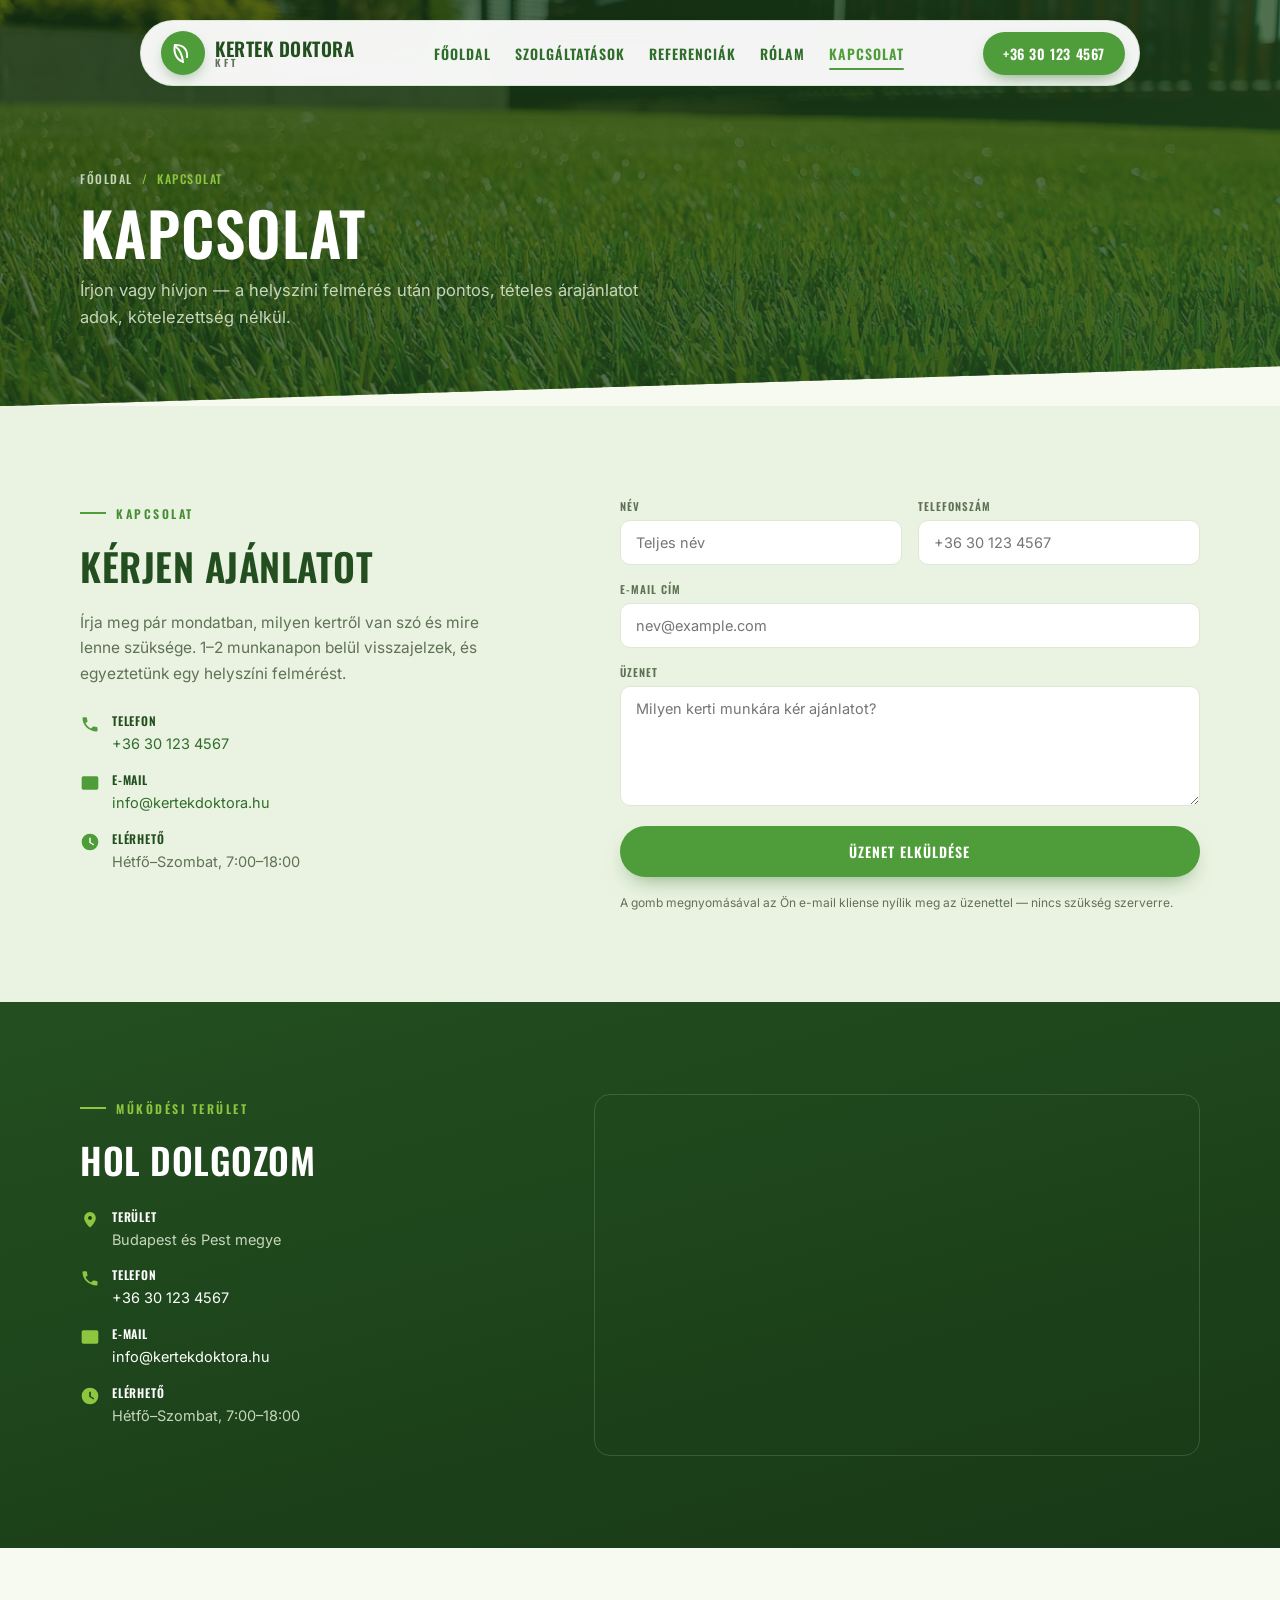
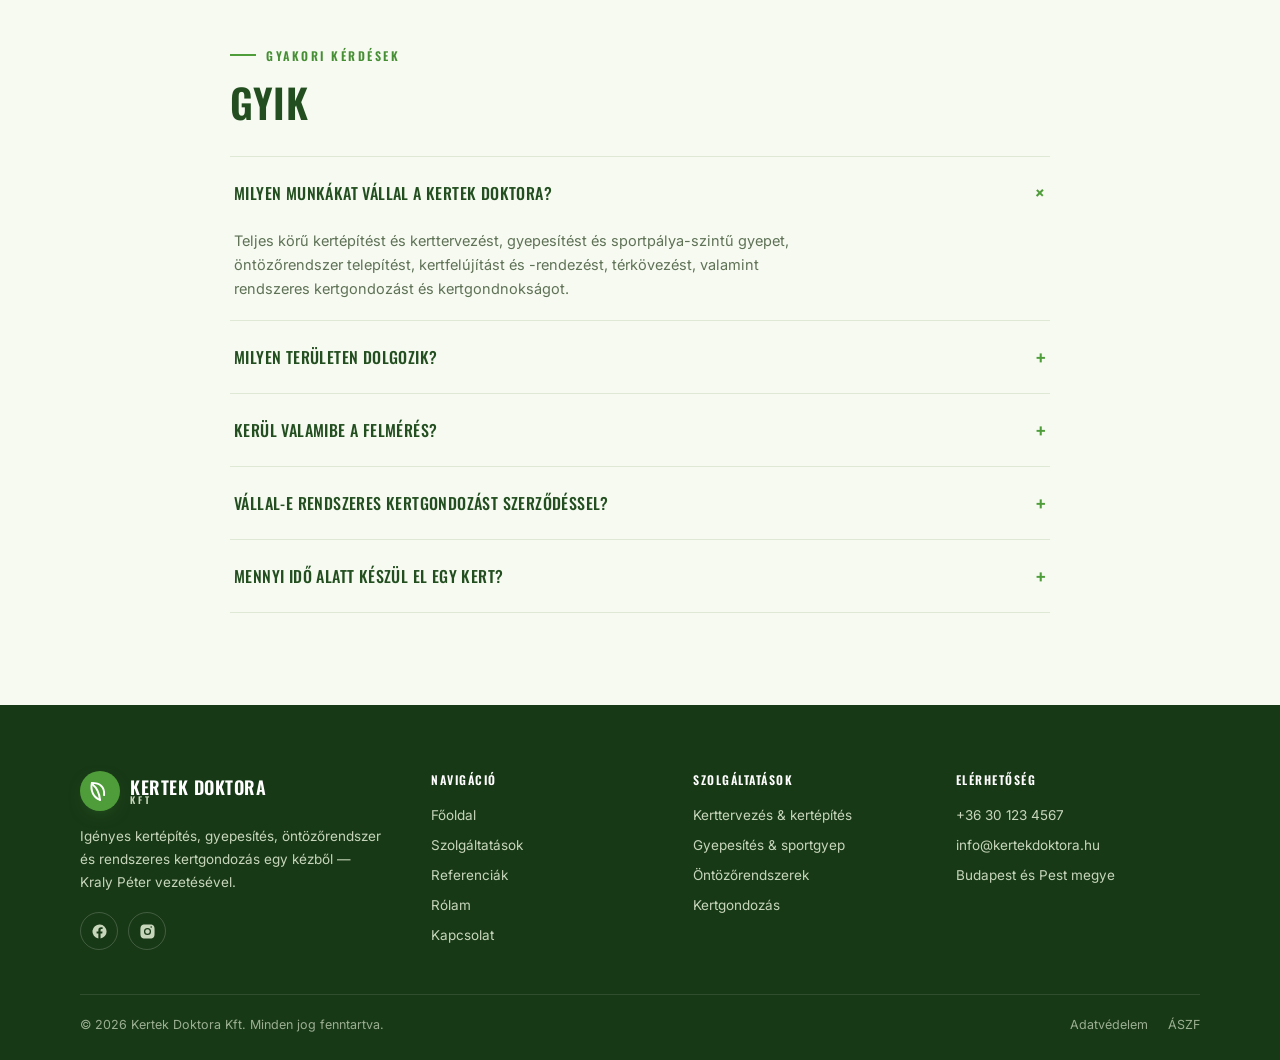
==== commit c78b35c7: "Név javítás (Kraly Péter), Facebook ki a menüből, ultetes.jpg eltávolítva - Kray Péter → Kraly Péter" ====
--- a/kapcsolat.html
+++ b/kapcsolat.html
@@ -4,7 +4,7 @@
 <meta charset="UTF-8">
 <meta name="viewport" content="width=device-width, initial-scale=1.0">
 <title>Kapcsolat — Kertek Doktora Kft</title>
-<meta name="description" content="Kérjen árajánlatot a Kertek Doktora Kft-től. Kertépítés, gyepesítés és kertgondozás Budapesten és Pest megyében — Kray Péter.">
+<meta name="description" content="Kérjen árajánlatot a Kertek Doktora Kft-től. Kertépítés, gyepesítés és kertgondozás Budapesten és Pest megyében — Kraly Péter.">
 <link rel="canonical" href="https://kertekdoktora.hu/kapcsolat.html">
 <link rel="icon" href="assets/favicon.svg">
 <link rel="stylesheet" href="assets/styles.css">
@@ -30,7 +30,6 @@
       <a href="kapcsolat.html" class="active">Kapcsolat</a>
     </div>
     <div class="nav-right">
-      <svg class="fb-icon" viewBox="0 0 24 24"><path d="M22 12a10 10 0 1 0-11.6 9.9v-7H7.9V12h2.5V9.8c0-2.5 1.5-3.9 3.8-3.9 1.1 0 2.2.2 2.2.2v2.5h-1.3c-1.2 0-1.6.8-1.6 1.6V12h2.8l-.4 2.9h-2.4v7A10 10 0 0 0 22 12"/></svg>
       <a class="phone-btn" href="tel:+36301234567">+36 30 123 4567</a>
       <button class="nav-burger" id="navBurger" aria-label="Menü megnyitása" aria-expanded="false"><span></span><span></span><span></span></button>
     </div>
@@ -106,7 +105,7 @@
 
   <footer class="site-footer">
     <div class="footer-top">
-      <div class="footer-col"><div class="footer-brand"><div class="logo-box"><svg viewBox="0 0 32 32" aria-hidden="true"><path d="M16 27c-8-3-12-11-10-21 10 0 16 5 15 15" fill="none" stroke="#fff" stroke-width="2.4" stroke-linecap="round"/><path d="M7 8c5 4 8 9 9 19" fill="none" stroke="#fff" stroke-width="2.4" stroke-linecap="round"/></svg></div><div class="logo-text"><div class="top">Kertek Doktora</div><div class="bottom">Kft</div></div></div><p>Igényes kertépítés, gyepesítés, öntözőrendszer és rendszeres kertgondozás egy kézből — Kray Péter vezetésével.</p><div class="footer-social"><a href="#" aria-label="Facebook"><svg viewBox="0 0 24 24"><path d="M22 12a10 10 0 1 0-11.6 9.9v-7H7.9V12h2.5V9.8c0-2.5 1.5-3.9 3.8-3.9 1.1 0 2.2.2 2.2.2v2.5h-1.3c-1.2 0-1.6.8-1.6 1.6V12h2.8l-.4 2.9h-2.4v7A10 10 0 0 0 22 12"/></svg></a><a href="#" aria-label="Instagram"><svg viewBox="0 0 24 24"><path d="M12 2c2.7 0 3.06.01 4.12.06 1.07.05 1.79.22 2.43.46.66.26 1.22.6 1.77 1.15.55.55.9 1.11 1.15 1.77.24.64.41 1.36.46 2.43.05 1.06.06 1.42.06 4.12s-.01 3.06-.06 4.12c-.05 1.07-.22 1.79-.46 2.43a4.9 4.9 0 0 1-1.15 1.77 4.9 4.9 0 0 1-1.77 1.15c-.64.24-1.36.41-2.43.46-1.06.05-1.42.06-4.12.06s-3.06-.01-4.12-.06c-1.07-.05-1.79-.22-2.43-.46a4.9 4.9 0 0 1-1.77-1.15 4.9 4.9 0 0 1-1.15-1.77c-.24-.64-.41-1.36-.46-2.43C2.01 15.06 2 14.7 2 12s.01-3.06.06-4.12c.05-1.07.22-1.79.46-2.43.26-.66.6-1.22 1.15-1.77A4.9 4.9 0 0 1 5.44 2.53c.64-.24 1.36-.41 2.43-.46C8.94 2.01 9.3 2 12 2Zm0 5a5 5 0 1 0 0 10 5 5 0 0 0 0-10Zm0 8.2a3.2 3.2 0 1 1 0-6.4 3.2 3.2 0 0 1 0 6.4Zm5.2-8.4a1.17 1.17 0 1 0 0-2.34 1.17 1.17 0 0 0 0 2.34Z"/></svg></a></div></div>
+      <div class="footer-col"><div class="footer-brand"><div class="logo-box"><svg viewBox="0 0 32 32" aria-hidden="true"><path d="M16 27c-8-3-12-11-10-21 10 0 16 5 15 15" fill="none" stroke="#fff" stroke-width="2.4" stroke-linecap="round"/><path d="M7 8c5 4 8 9 9 19" fill="none" stroke="#fff" stroke-width="2.4" stroke-linecap="round"/></svg></div><div class="logo-text"><div class="top">Kertek Doktora</div><div class="bottom">Kft</div></div></div><p>Igényes kertépítés, gyepesítés, öntözőrendszer és rendszeres kertgondozás egy kézből — Kraly Péter vezetésével.</p><div class="footer-social"><a href="#" aria-label="Facebook"><svg viewBox="0 0 24 24"><path d="M22 12a10 10 0 1 0-11.6 9.9v-7H7.9V12h2.5V9.8c0-2.5 1.5-3.9 3.8-3.9 1.1 0 2.2.2 2.2.2v2.5h-1.3c-1.2 0-1.6.8-1.6 1.6V12h2.8l-.4 2.9h-2.4v7A10 10 0 0 0 22 12"/></svg></a><a href="#" aria-label="Instagram"><svg viewBox="0 0 24 24"><path d="M12 2c2.7 0 3.06.01 4.12.06 1.07.05 1.79.22 2.43.46.66.26 1.22.6 1.77 1.15.55.55.9 1.11 1.15 1.77.24.64.41 1.36.46 2.43.05 1.06.06 1.42.06 4.12s-.01 3.06-.06 4.12c-.05 1.07-.22 1.79-.46 2.43a4.9 4.9 0 0 1-1.15 1.77 4.9 4.9 0 0 1-1.77 1.15c-.64.24-1.36.41-2.43.46-1.06.05-1.42.06-4.12.06s-3.06-.01-4.12-.06c-1.07-.05-1.79-.22-2.43-.46a4.9 4.9 0 0 1-1.77-1.15 4.9 4.9 0 0 1-1.15-1.77c-.24-.64-.41-1.36-.46-2.43C2.01 15.06 2 14.7 2 12s.01-3.06.06-4.12c.05-1.07.22-1.79.46-2.43.26-.66.6-1.22 1.15-1.77A4.9 4.9 0 0 1 5.44 2.53c.64-.24 1.36-.41 2.43-.46C8.94 2.01 9.3 2 12 2Zm0 5a5 5 0 1 0 0 10 5 5 0 0 0 0-10Zm0 8.2a3.2 3.2 0 1 1 0-6.4 3.2 3.2 0 0 1 0 6.4Zm5.2-8.4a1.17 1.17 0 1 0 0-2.34 1.17 1.17 0 0 0 0 2.34Z"/></svg></a></div></div>
       <div class="footer-col"><h4>Navigáció</h4><ul><li><a href="index.html">Főoldal</a></li><li><a href="szolgaltatasok.html">Szolgáltatások</a></li><li><a href="referenciak.html">Referenciák</a></li><li><a href="rolam.html">Rólam</a></li><li><a href="kapcsolat.html">Kapcsolat</a></li></ul></div>
       <div class="footer-col"><h4>Szolgáltatások</h4><ul><li><a href="szolgaltatasok.html">Kerttervezés &amp; kertépítés</a></li><li><a href="szolgaltatasok.html">Gyepesítés &amp; sportgyep</a></li><li><a href="szolgaltatasok.html">Öntözőrendszerek</a></li><li><a href="szolgaltatasok.html">Kertgondozás</a></li></ul></div>
       <div class="footer-col"><h4>Elérhetőség</h4><ul><li><a href="tel:+36301234567">+36 30 123 4567</a></li><li><a href="mailto:info@kertekdoktora.hu">info@kertekdoktora.hu</a></li><li><a href="kapcsolat.html">Budapest és Pest megye</a></li></ul></div>
--- a/assets/styles.css
+++ b/assets/styles.css
@@ -221,7 +221,6 @@
 .pb-viragos::before { background-image:url('img/kert-viragos.jpg'); }
 .pb-gyep::before { background-image:url('img/gyep.jpg'); }
 .pb-modern::before { background-image:url('img/kert-modern-lawn.jpg'); }
-.pb-ultetes::before { background-image:url('img/ultetes.jpg'); }
 .pb-dus::before { background-image:url('img/kert-dus.jpg'); }
 
 /* ---------- GENERIC SECTION WRAP ---------- */
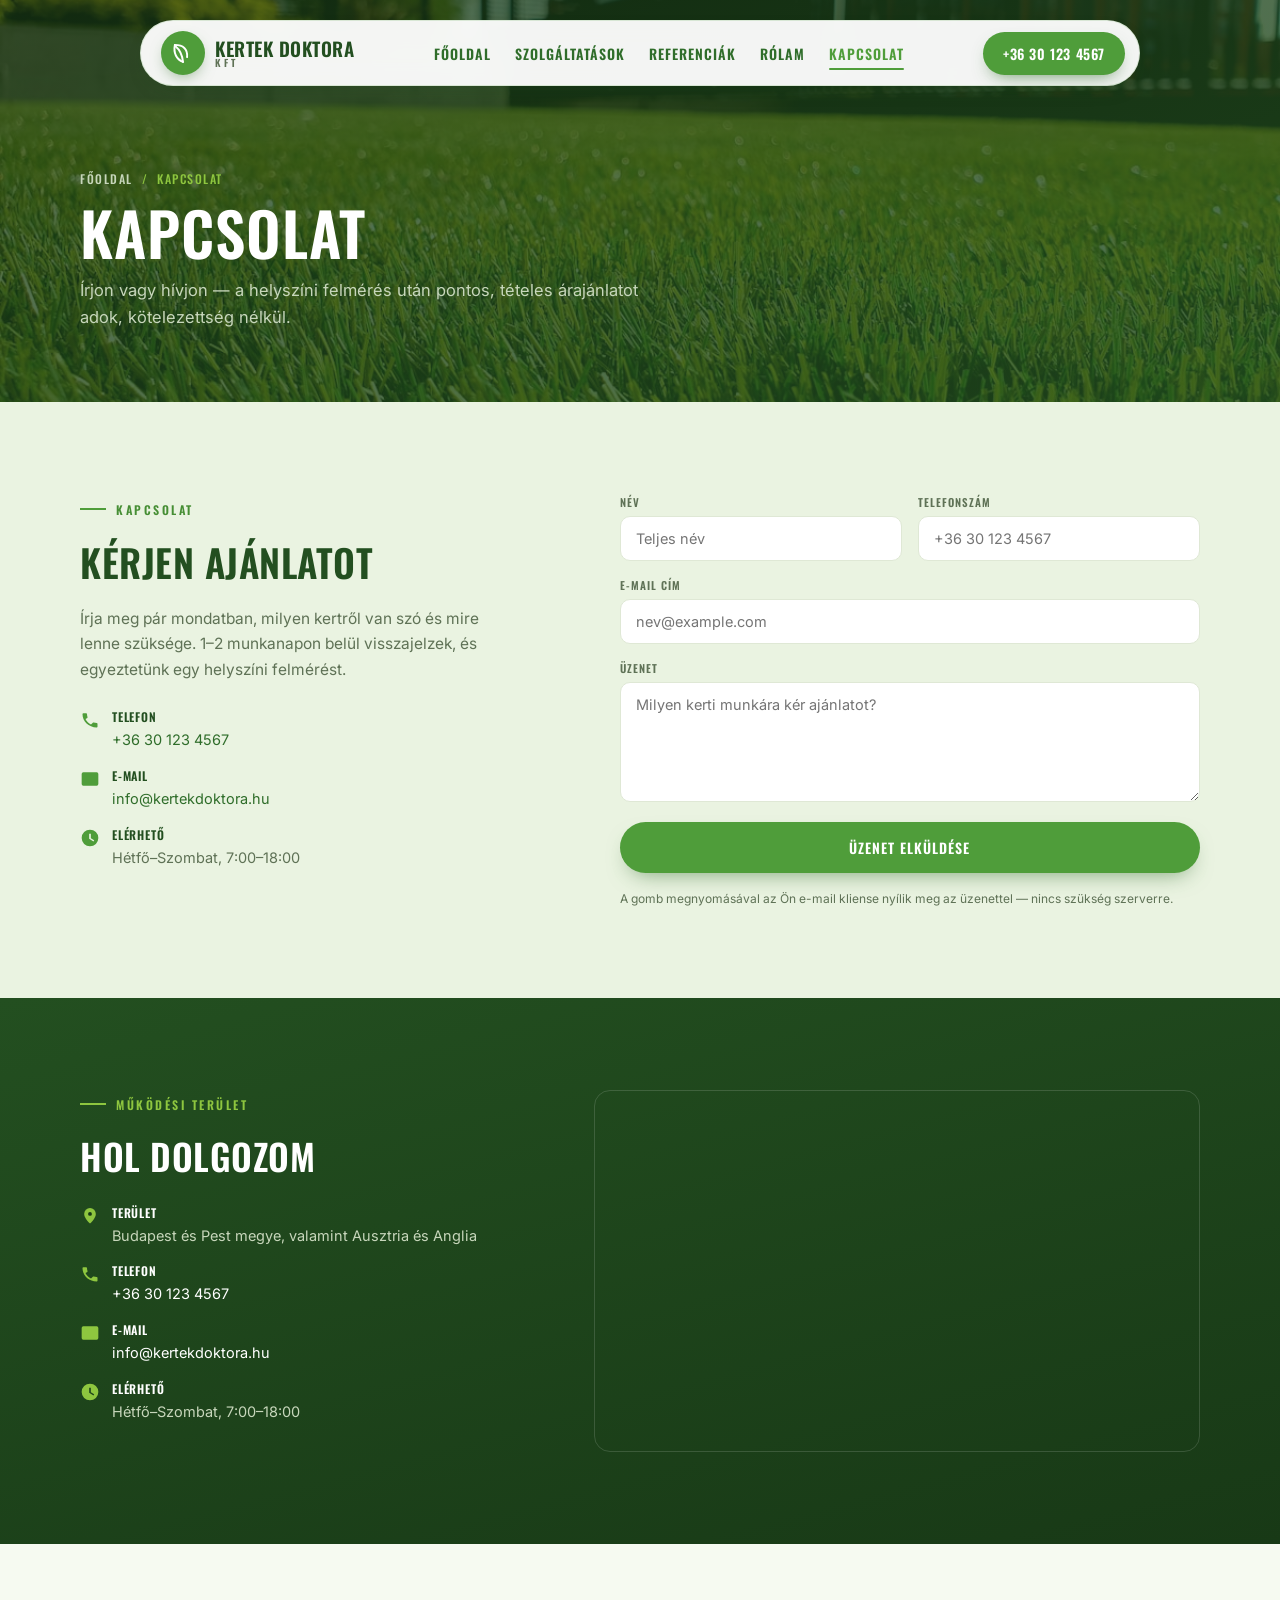
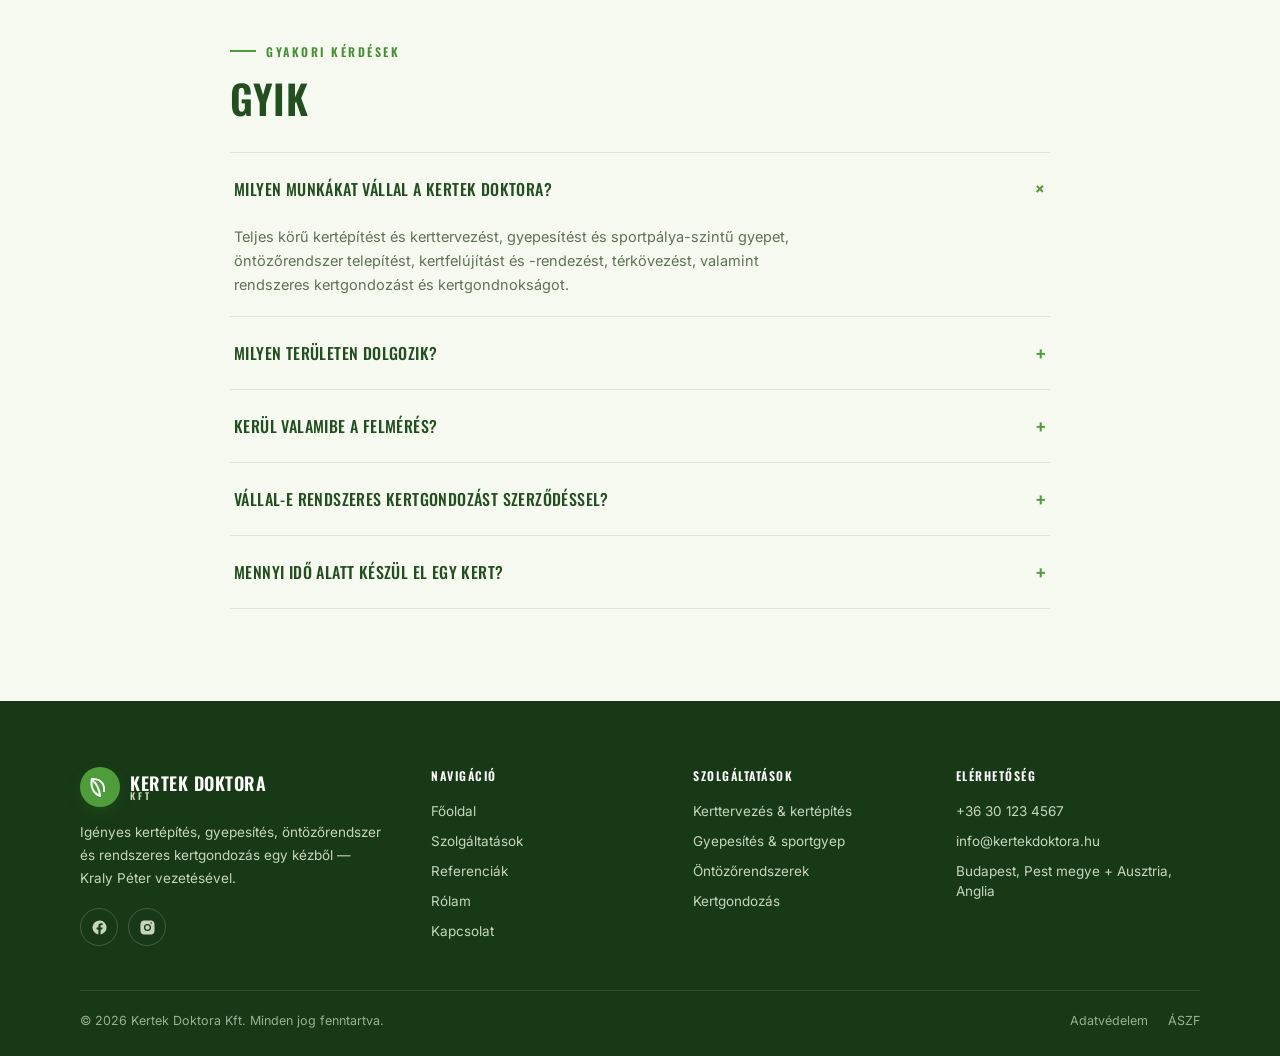
==== commit ce1c16ca: "javits" ====
--- a/kapcsolat.html
+++ b/kapcsolat.html
@@ -4,13 +4,13 @@
 <meta charset="UTF-8">
 <meta name="viewport" content="width=device-width, initial-scale=1.0">
 <title>Kapcsolat — Kertek Doktora Kft</title>
-<meta name="description" content="Kérjen árajánlatot a Kertek Doktora Kft-től. Kertépítés, gyepesítés és kertgondozás Budapesten és Pest megyében — Kraly Péter.">
+<meta name="description" content="Kérjen árajánlatot a Kertek Doktora Kft-től. Kertépítés, gyepesítés és kertgondozás Budapesten és Pest megyében, valamint Ausztriában és Angliában — Kraly Péter.">
 <link rel="canonical" href="https://kertekdoktora.hu/kapcsolat.html">
 <link rel="icon" href="assets/favicon.svg">
 <link rel="stylesheet" href="assets/styles.css">
 <script type="application/ld+json">
 { "@context":"https://schema.org","@type":"FAQPage","mainEntity":[
-{"@type":"Question","name":"Milyen területen dolgozik?","acceptedAnswer":{"@type":"Answer","text":"Elsősorban Budapesten és Pest megyében, nagyobb kivitelezéseknél az egész régióban vállalok munkát."}},
+{"@type":"Question","name":"Milyen területen dolgozik?","acceptedAnswer":{"@type":"Answer","text":"Elsősorban Budapesten és Pest megyében, nagyobb kivitelezéseknél az egész régióban. Emellett külföldön is vállalok munkát: Ausztriában és Angliában egyaránt."}},
 {"@type":"Question","name":"Hogyan kérhetek árajánlatot?","acceptedAnswer":{"@type":"Answer","text":"Hívjon telefonon, vagy töltse ki az űrlapot — a helyszíni felmérés után pontos, tételes árajánlatot adok."}},
 {"@type":"Question","name":"Kerül valamibe a felmérés?","acceptedAnswer":{"@type":"Answer","text":"A helyszíni felmérés és az árajánlat díjmentes és kötelezettség nélküli."}}
 ]}
@@ -78,7 +78,7 @@
         <div class="eyebrow on-dark">Működési terület</div>
         <h2 class="map-title">Hol dolgozom</h2>
         <ul class="map-list">
-          <li><svg class="map-icon" viewBox="0 0 24 24"><path d="M12 21s-7-6.2-7-11.5A7 7 0 0 1 19 9.5C19 14.8 12 21 12 21Z"/><circle cx="12" cy="9.5" r="2.3" fill="#183916"/></svg><div><b>Terület</b>Budapest és Pest megye <!-- CSERE: valós terület --></div></li>
+          <li><svg class="map-icon" viewBox="0 0 24 24"><path d="M12 21s-7-6.2-7-11.5A7 7 0 0 1 19 9.5C19 14.8 12 21 12 21Z"/><circle cx="12" cy="9.5" r="2.3" fill="#183916"/></svg><div><b>Terület</b>Budapest és Pest megye, valamint Ausztria és Anglia <!-- CSERE: valós terület --></div></li>
           <li><svg class="map-icon" viewBox="0 0 24 24"><path d="M6.6 10.8c1.4 2.8 3.8 5.2 6.6 6.6l2.2-2.2c.3-.3.7-.4 1-.2 1.1.4 2.3.6 3.6.6.6 0 1 .4 1 1V20c0 .6-.4 1-1 1C10.4 21 3 13.6 3 4.9c0-.6.4-1 1-1h3.4c.6 0 1 .4 1 1 0 1.3.2 2.5.6 3.6.1.4 0 .8-.2 1L6.6 10.8Z"/></svg><div><b>Telefon</b><a href="tel:+36301234567">+36 30 123 4567</a> <!-- CSERE --></div></li>
           <li><svg class="map-icon" viewBox="0 0 24 24"><path d="M4 4h16a2 2 0 0 1 2 2v12a2 2 0 0 1-2 2H4a2 2 0 0 1-2-2V6a2 2 0 0 1 2-2Zm0 2v.01L12 12l8-5.99V6l-8 6-8-6Z"/></svg><div><b>E-mail</b><a href="mailto:info@kertekdoktora.hu">info@kertekdoktora.hu</a> <!-- CSERE --></div></li>
           <li><svg class="map-icon" viewBox="0 0 24 24"><path d="M12 2a10 10 0 1 0 0 20 10 10 0 0 0 0-20Zm1 5v5.4l4 2.4-.8 1.3L11 13V7h2Z"/></svg><div><b>Elérhető</b>Hétfő–Szombat, 7:00–18:00</div></li>
@@ -95,7 +95,7 @@
       <h2 class="sec-title">GYIK</h2>
       <div class="faq-list">
         <details class="faq-item" open><summary>Milyen munkákat vállal a Kertek Doktora? <span class="plus">+</span></summary><div class="faq-body">Teljes körű kertépítést és kerttervezést, gyepesítést és sportpálya-szintű gyepet, öntözőrendszer telepítést, kertfelújítást és -rendezést, térkövezést, valamint rendszeres kertgondozást és kertgondnokságot.</div></details>
-        <details class="faq-item"><summary>Milyen területen dolgozik? <span class="plus">+</span></summary><div class="faq-body">Elsősorban Budapesten és Pest megyében, nagyobb kivitelezéseknél az egész régióban vállalok munkát.</div></details>
+        <details class="faq-item"><summary>Milyen területen dolgozik? <span class="plus">+</span></summary><div class="faq-body">Elsősorban Budapesten és Pest megyében, nagyobb kivitelezéseknél az egész régióban. Emellett külföldön is vállalok munkát: Ausztriában és Angliában egyaránt dolgozom.</div></details>
         <details class="faq-item"><summary>Kerül valamibe a felmérés? <span class="plus">+</span></summary><div class="faq-body">A helyszíni felmérés és az árajánlat díjmentes és kötelezettség nélküli.</div></details>
         <details class="faq-item"><summary>Vállal-e rendszeres kertgondozást szerződéssel? <span class="plus">+</span></summary><div class="faq-body">Igen, éves kertgondnoksági szerződést is kötök, előre egyeztetett ütemezéssel és tervezhető díjjal.</div></details>
         <details class="faq-item"><summary>Mennyi idő alatt készül el egy kert? <span class="plus">+</span></summary><div class="faq-body">A kisebb munkák néhány nap, egy teljes kertépítés a mérettől és időjárástól függően 1–4 hét. A felmérés után pontos ütemtervet adok.</div></details>
@@ -108,7 +108,7 @@
       <div class="footer-col"><div class="footer-brand"><div class="logo-box"><svg viewBox="0 0 32 32" aria-hidden="true"><path d="M16 27c-8-3-12-11-10-21 10 0 16 5 15 15" fill="none" stroke="#fff" stroke-width="2.4" stroke-linecap="round"/><path d="M7 8c5 4 8 9 9 19" fill="none" stroke="#fff" stroke-width="2.4" stroke-linecap="round"/></svg></div><div class="logo-text"><div class="top">Kertek Doktora</div><div class="bottom">Kft</div></div></div><p>Igényes kertépítés, gyepesítés, öntözőrendszer és rendszeres kertgondozás egy kézből — Kraly Péter vezetésével.</p><div class="footer-social"><a href="#" aria-label="Facebook"><svg viewBox="0 0 24 24"><path d="M22 12a10 10 0 1 0-11.6 9.9v-7H7.9V12h2.5V9.8c0-2.5 1.5-3.9 3.8-3.9 1.1 0 2.2.2 2.2.2v2.5h-1.3c-1.2 0-1.6.8-1.6 1.6V12h2.8l-.4 2.9h-2.4v7A10 10 0 0 0 22 12"/></svg></a><a href="#" aria-label="Instagram"><svg viewBox="0 0 24 24"><path d="M12 2c2.7 0 3.06.01 4.12.06 1.07.05 1.79.22 2.43.46.66.26 1.22.6 1.77 1.15.55.55.9 1.11 1.15 1.77.24.64.41 1.36.46 2.43.05 1.06.06 1.42.06 4.12s-.01 3.06-.06 4.12c-.05 1.07-.22 1.79-.46 2.43a4.9 4.9 0 0 1-1.15 1.77 4.9 4.9 0 0 1-1.77 1.15c-.64.24-1.36.41-2.43.46-1.06.05-1.42.06-4.12.06s-3.06-.01-4.12-.06c-1.07-.05-1.79-.22-2.43-.46a4.9 4.9 0 0 1-1.77-1.15 4.9 4.9 0 0 1-1.15-1.77c-.24-.64-.41-1.36-.46-2.43C2.01 15.06 2 14.7 2 12s.01-3.06.06-4.12c.05-1.07.22-1.79.46-2.43.26-.66.6-1.22 1.15-1.77A4.9 4.9 0 0 1 5.44 2.53c.64-.24 1.36-.41 2.43-.46C8.94 2.01 9.3 2 12 2Zm0 5a5 5 0 1 0 0 10 5 5 0 0 0 0-10Zm0 8.2a3.2 3.2 0 1 1 0-6.4 3.2 3.2 0 0 1 0 6.4Zm5.2-8.4a1.17 1.17 0 1 0 0-2.34 1.17 1.17 0 0 0 0 2.34Z"/></svg></a></div></div>
       <div class="footer-col"><h4>Navigáció</h4><ul><li><a href="index.html">Főoldal</a></li><li><a href="szolgaltatasok.html">Szolgáltatások</a></li><li><a href="referenciak.html">Referenciák</a></li><li><a href="rolam.html">Rólam</a></li><li><a href="kapcsolat.html">Kapcsolat</a></li></ul></div>
       <div class="footer-col"><h4>Szolgáltatások</h4><ul><li><a href="szolgaltatasok.html">Kerttervezés &amp; kertépítés</a></li><li><a href="szolgaltatasok.html">Gyepesítés &amp; sportgyep</a></li><li><a href="szolgaltatasok.html">Öntözőrendszerek</a></li><li><a href="szolgaltatasok.html">Kertgondozás</a></li></ul></div>
-      <div class="footer-col"><h4>Elérhetőség</h4><ul><li><a href="tel:+36301234567">+36 30 123 4567</a></li><li><a href="mailto:info@kertekdoktora.hu">info@kertekdoktora.hu</a></li><li><a href="kapcsolat.html">Budapest és Pest megye</a></li></ul></div>
+      <div class="footer-col"><h4>Elérhetőség</h4><ul><li><a href="tel:+36301234567">+36 30 123 4567</a></li><li><a href="mailto:info@kertekdoktora.hu">info@kertekdoktora.hu</a></li><li><a href="kapcsolat.html">Budapest, Pest megye + Ausztria, Anglia</a></li></ul></div>
     </div>
     <div class="footer-bottom"><p>© 2026 Kertek Doktora Kft. Minden jog fenntartva.</p><div class="footer-legal"><a href="#">Adatvédelem</a><a href="#">ÁSZF</a></div></div>
   </footer>
--- a/assets/styles.css
+++ b/assets/styles.css
@@ -203,9 +203,8 @@
 
 /* ---------- SUBPAGE BANNER ---------- */
 .page-banner {
-  position:relative; margin-top:0; padding:170px 80px 76px; overflow:hidden;
+  position:relative; margin-top:0; padding:170px 80px 72px; overflow:hidden;
   display:flex; align-items:flex-end; min-height:340px;
-  clip-path:polygon(0 0, 100% 0, 100% calc(100% - 40px), 0 100%);
 }
 .page-banner::before { content:""; position:absolute; inset:0; background-size:cover; background-position:center; z-index:0; }
 .page-banner::after { content:""; position:absolute; inset:0; background:linear-gradient(160deg, rgba(24,57,22,0.72), rgba(35,79,32,0.82)); z-index:1; }
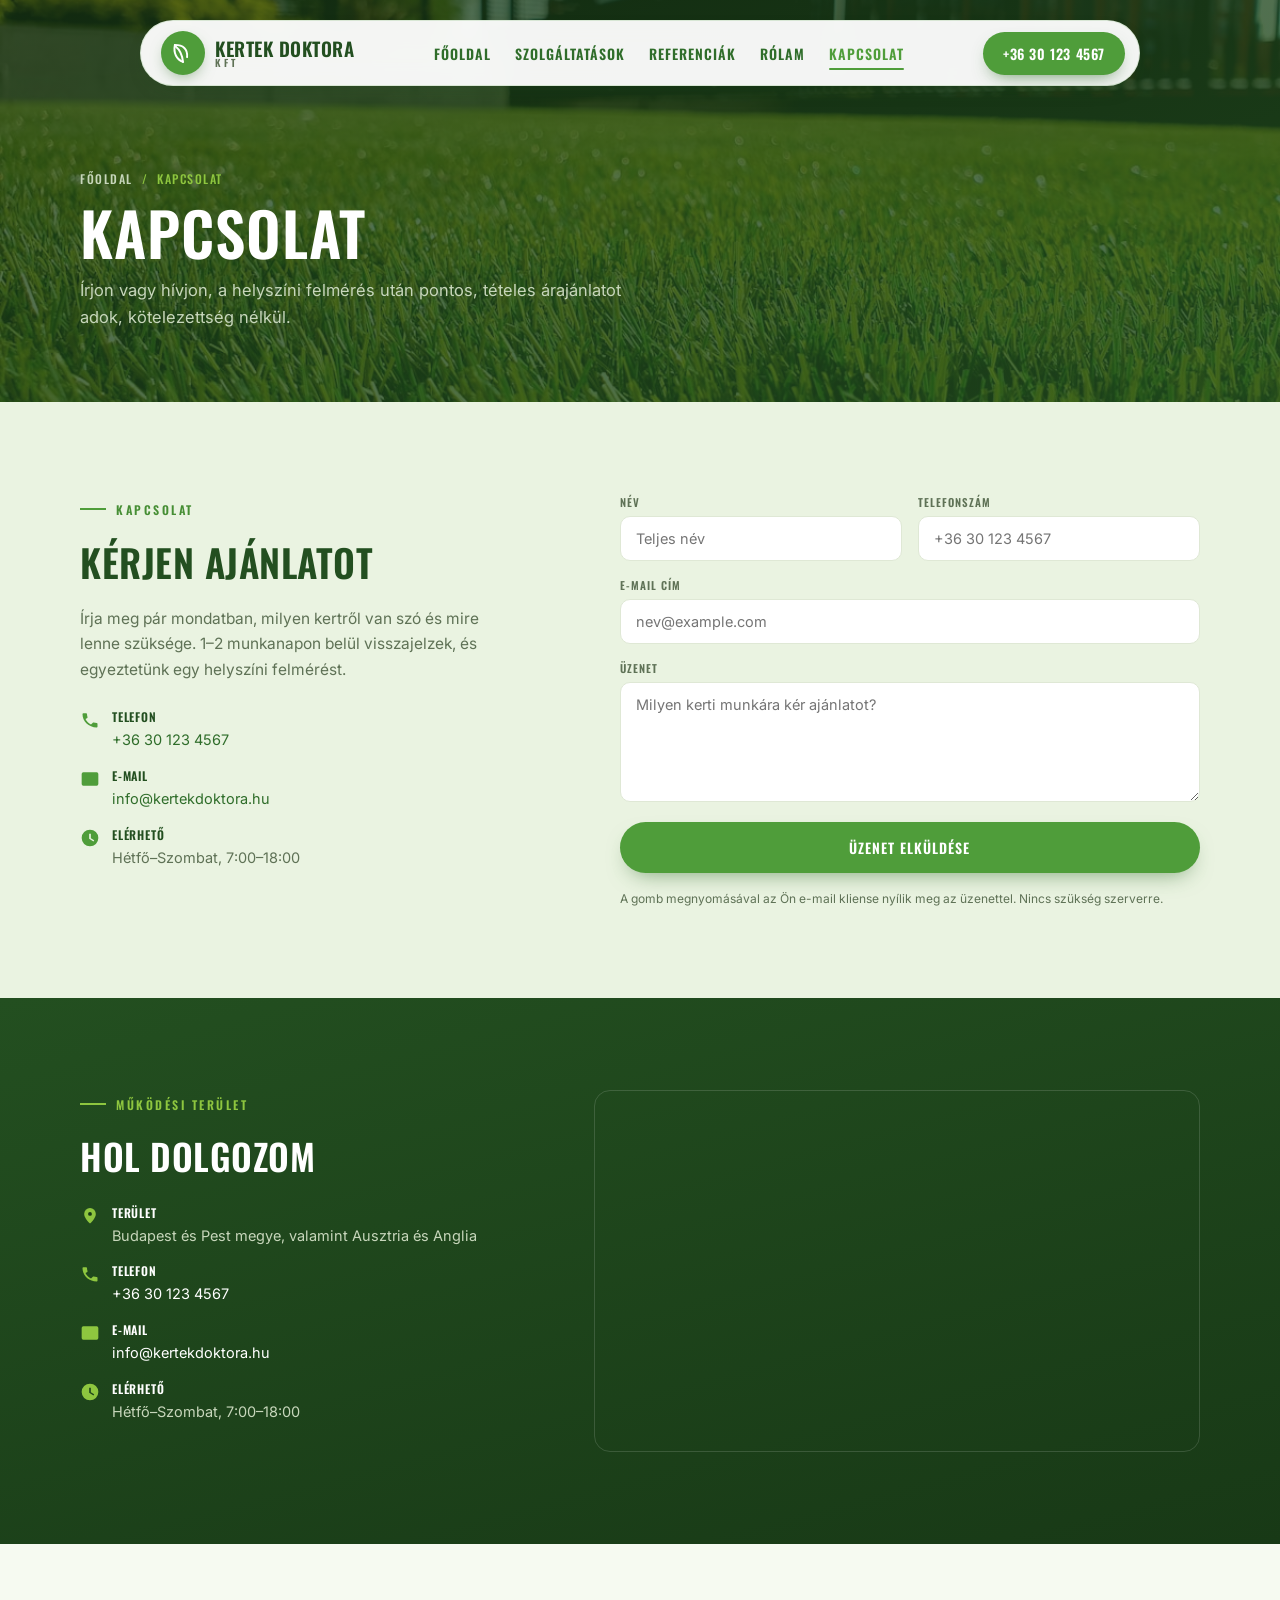
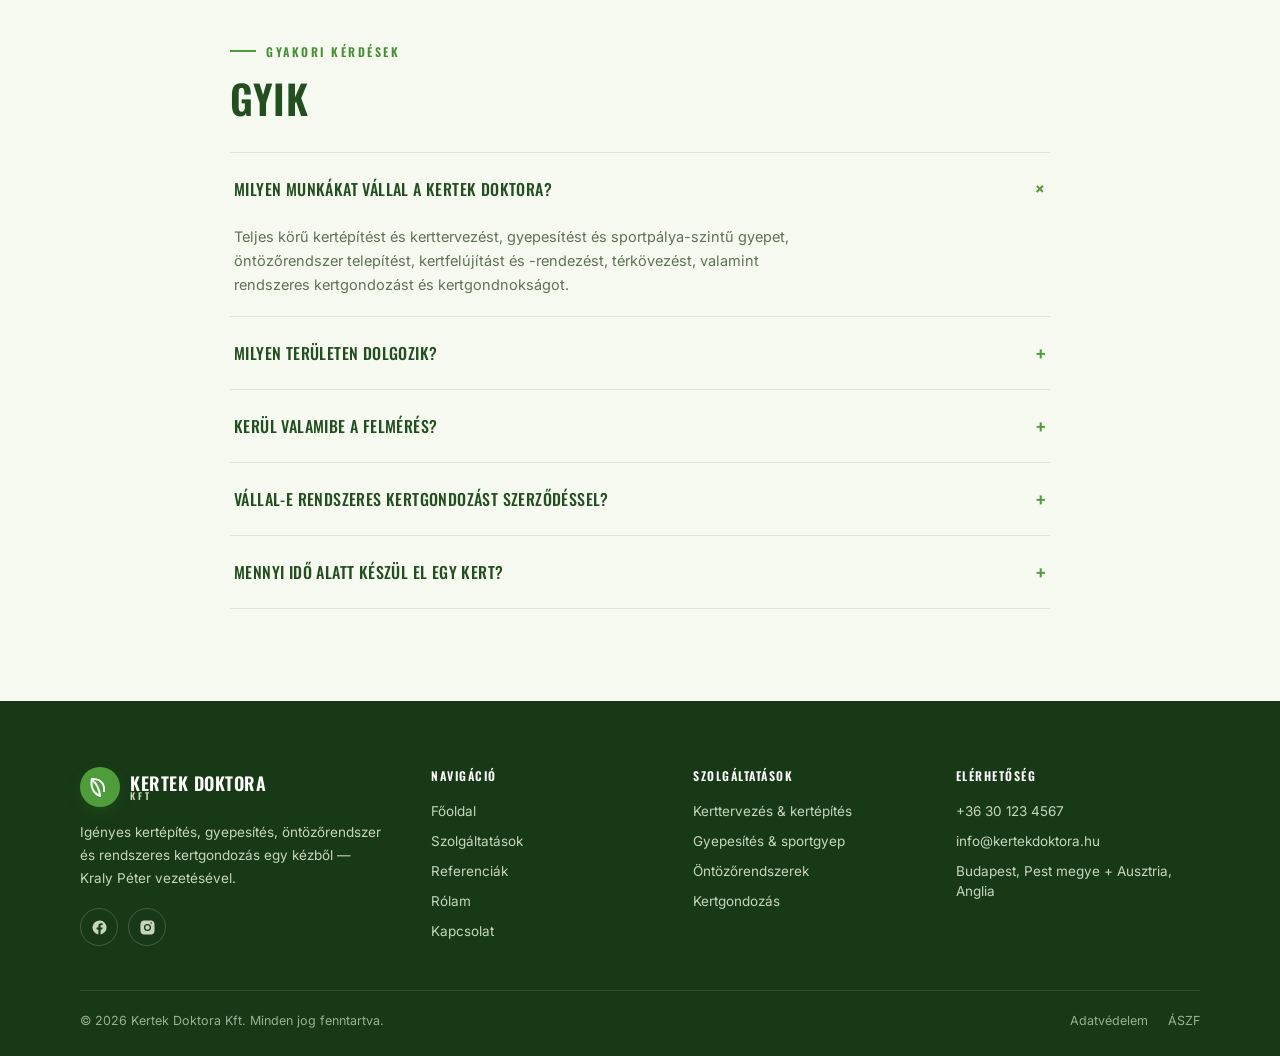
==== commit 9d798eef: "Push" ====
--- a/kapcsolat.html
+++ b/kapcsolat.html
@@ -3,8 +3,8 @@
 <head>
 <meta charset="UTF-8">
 <meta name="viewport" content="width=device-width, initial-scale=1.0">
-<title>Kapcsolat — Kertek Doktora Kft</title>
-<meta name="description" content="Kérjen árajánlatot a Kertek Doktora Kft-től. Kertépítés, gyepesítés és kertgondozás Budapesten és Pest megyében, valamint Ausztriában és Angliában — Kraly Péter.">
+<title>Kapcsolat, Kertek Doktora Kft</title>
+<meta name="description" content="Kérjen árajánlatot a Kertek Doktora Kft-től. Kertépítés, gyepesítés és kertgondozás Budapesten és Pest megyében, valamint Ausztriában és Angliában. Kraly Péter várja megkeresését.">
 <link rel="canonical" href="https://kertekdoktora.hu/kapcsolat.html">
 <link rel="icon" href="assets/favicon.svg">
 <link rel="stylesheet" href="assets/styles.css">
@@ -43,7 +43,7 @@
     <div class="pb-inner">
       <div class="crumbs"><a href="index.html">Főoldal</a> &nbsp;/&nbsp; Kapcsolat</div>
       <h1>Kapcsolat</h1>
-      <p>Írjon vagy hívjon — a helyszíni felmérés után pontos, tételes árajánlatot adok, kötelezettség nélkül.</p>
+      <p>Írjon vagy hívjon, a helyszíni felmérés után pontos, tételes árajánlatot adok, kötelezettség nélkül.</p>
     </div>
   </header>
 
@@ -67,7 +67,7 @@
         <div><label for="cf-email">E-mail cím</label><input type="email" id="cf-email" name="email" placeholder="nev@example.com"></div>
         <div><label for="cf-message">Üzenet</label><textarea id="cf-message" name="message" required placeholder="Milyen kerti munkára kér ajánlatot?"></textarea></div>
         <button type="submit" class="btn-solid">Üzenet elküldése</button>
-        <p class="contact-note">A gomb megnyomásával az Ön e-mail kliense nyílik meg az üzenettel — nincs szükség szerverre.</p>
+        <p class="contact-note">A gomb megnyomásával az Ön e-mail kliense nyílik meg az üzenettel. Nincs szükség szerverre.</p>
       </form>
     </div>
   </section>
--- a/assets/styles.css
+++ b/assets/styles.css
@@ -263,7 +263,7 @@
 .about-shape.s1 { width:130px; height:130px; top:40px; left:8%; animation:aboutDrift 6s ease-in-out infinite; }
 .about-shape.s2 { width:80px; height:80px; bottom:60px; left:36%; animation:aboutDrift 5s ease-in-out infinite reverse; }
 .about-shape.s3 { width:210px; height:210px; top:-60px; right:6%; animation:aboutDrift 8s ease-in-out infinite; }
-.about-inner { position:relative; max-width:1180px; margin:0 auto; display:flex; align-items:center; gap:56px; flex-wrap:wrap; }
+.about-inner { position:relative; max-width:1180px; margin:0 auto; display:flex; align-items:center; justify-content:center; gap:56px; flex-wrap:wrap; }
 .about-imgwrap { position:relative; flex:0 0 340px; height:400px; border-radius:24px 24px 100px 24px; overflow:hidden; z-index:1; box-shadow:0 30px 60px -24px rgba(0,0,0,0.55); }
 .about-imgwrap img { width:100%; height:100%; object-fit:cover; }
 .about-text { position:relative; z-index:1; max-width:560px; flex:1 1 380px; }
@@ -283,17 +283,23 @@
 .about-stats { position:relative; z-index:1; max-width:1180px; margin:36px auto 0; display:grid; grid-template-columns:repeat(3,1fr); gap:32px; }
 .about-stat b { display:block; font-family:'Oswald', sans-serif; font-weight:700; font-size:36px; color:var(--lime); margin-bottom:2px; }
 .about-stat span { font-family:'Inter', sans-serif; font-size:11.5px; letter-spacing:1px; text-transform:uppercase; color:var(--muted-light); }
+@media (max-width:1100px) {
+  .about-inner { flex-direction:column; align-items:center; gap:32px; }
+  .about-imgwrap { flex:none; width:min(100%, 620px); height:360px; }
+  .about-text { width:min(100%, 620px); max-width:620px; flex:none; }
+  .about-row, .about-stats { max-width:620px; }
+}
 @media (prefers-reduced-motion: reduce) { .about-shape { animation:none; } .about-title span { animation:none; opacity:1; } }
-@media (max-width: 900px) { .about { padding:72px 30px; } .about-inner { flex-direction:column; align-items:flex-start; gap:32px; } .about-imgwrap { flex:none; width:100%; height:300px; } .about-row { grid-template-columns:1fr; row-gap:24px; } .about-stats { gap:20px; } }
-@media (max-width: 600px) { .about { padding:60px 22px; } .about-stat b { font-size:29px; } .about-stats { grid-template-columns:1fr; gap:22px; } }
+@media (max-width: 900px) { .about { padding:72px 80px; } .about-inner { flex-direction:column; align-items:center; gap:32px; } .about-imgwrap { flex:none; width:min(100%, 620px); height:300px; } .about-text { width:min(100%, 620px); max-width:620px; } .about-row { grid-template-columns:1fr; row-gap:24px; } .about-stats { gap:20px; } }
+@media (max-width: 600px) { .about { padding:60px 24px; } .about-stat b { font-size:29px; } .about-stats { grid-template-columns:1fr; gap:22px; } }
 
 /* ---------- REFS COVERFLOW (home) ---------- */
-.refs { background:var(--sage); padding:96px 32px 108px; position:relative; overflow:hidden; }
+.refs { background:var(--sage); padding:96px 80px 108px; position:relative; overflow:hidden; }
 .refs-head { max-width:1180px; margin:0 auto 32px; display:flex; align-items:flex-end; justify-content:space-between; gap:24px; flex-wrap:wrap; }
 .refs-hint { font-family:'Inter', sans-serif; font-size:13px; color:var(--muted); }
-.refs-stage-wrap { max-width:1180px; margin:0 auto; height:400px; position:relative; display:flex; align-items:center; justify-content:center; perspective:1100px; touch-action:pan-y; }
+.refs-stage-wrap { max-width:1180px; margin:0 auto; height:510px; position:relative; display:flex; align-items:center; justify-content:center; perspective:1100px; touch-action:pan-y; }
 .refs-stage { position:relative; width:100%; height:100%; display:flex; align-items:center; justify-content:center; transform-style:preserve-3d; }
-.refs-card { position:absolute; width:300px; height:360px; border-radius:16px; overflow:hidden; box-shadow:0 24px 46px -18px rgba(35,79,32,0.45); transition:transform 0.45s ease, opacity 0.45s ease, filter 0.45s ease; cursor:pointer; }
+.refs-card { position:absolute; width:400px; height:470px; border-radius:16px; overflow:hidden; box-shadow:0 24px 46px -18px rgba(35,79,32,0.45); transition:transform 0.45s ease, opacity 0.45s ease, filter 0.45s ease; cursor:pointer; }
 .refs-card img { width:100%; height:100%; object-fit:cover; display:block; }
 .refs-card .cap { position:absolute; bottom:0; left:0; right:0; padding:16px 16px 14px; background:linear-gradient(0deg, rgba(15,40,13,0.9), transparent); font-family:'Oswald', sans-serif; font-weight:600; text-transform:uppercase; letter-spacing:0.5px; font-size:15px; color:#fff; opacity:0; transition:opacity 0.3s ease; }
 .refs-card .cap b { display:block; font-family:'Inter',sans-serif; font-weight:600; color:var(--lime); font-size:11px; letter-spacing:0.5px; margin-top:3px; text-transform:none; }
@@ -302,8 +308,8 @@
 .refs-nav { position:relative; z-index:2; display:flex; align-items:center; justify-content:center; gap:18px; margin-top:26px; }
 .refs-btn { width:46px; height:46px; border-radius:50%; border:1px solid rgba(35,79,32,0.2); background:#fff; color:var(--leaf-700); font-size:20px; cursor:pointer; transition:background 0.2s ease, color 0.2s ease, border-color 0.2s ease; }
 .refs-btn:hover { background:var(--leaf); border-color:var(--leaf); color:#fff; }
-@media (max-width: 900px) { .refs { padding:64px 24px 80px; } .refs-card { width:230px; height:280px; } .refs-stage-wrap { height:330px; } }
-@media (max-width: 600px) { .refs-card { width:200px; height:250px; } .refs-stage-wrap { height:300px; } .refs-nav { flex-wrap:wrap; row-gap:14px; } .refs-btn { order:1; } #refsNext { order:2; } .refs-nav .btn-solid { order:3; width:100%; text-align:center; } }
+@media (max-width: 900px) { .refs { padding:64px 80px 80px; } .refs-card { width:230px; height:280px; } .refs-stage-wrap { height:330px; } }
+@media (max-width: 600px) { .refs { padding:56px 24px 72px; } .refs-card { width:200px; height:250px; } .refs-stage-wrap { height:300px; } .refs-nav { flex-wrap:wrap; row-gap:14px; } .refs-btn { order:1; } #refsNext { order:2; } .refs-nav .btn-solid { order:3; width:100%; text-align:center; } }
 
 /* ---------- GALLERY (referenciak page) ---------- */
 .gallery-cat { max-width:1180px; margin:0 auto; }
@@ -343,7 +349,7 @@
 .review-avatar { width:42px; height:42px; border-radius:50%; background:var(--leaf-deep); color:#fff; display:flex; align-items:center; justify-content:center; font-family:'Oswald', sans-serif; font-weight:600; font-size:15px; flex:0 0 auto; }
 .review-who b { display:block; font-family:'Oswald', sans-serif; font-weight:600; font-size:15px; text-transform:uppercase; letter-spacing:0.4px; color:var(--leaf-deep); }
 .review-who span { font-size:12.5px; color:var(--muted); }
-@media (max-width:900px) { .reviews-section { padding:64px 32px; } .reviews-grid { grid-template-columns:1fr; } }
+@media (max-width:900px) { .reviews-section { padding:64px 80px; } .reviews-grid { grid-template-columns:1fr; } }
 @media (max-width:600px) { .reviews-section { padding:56px 20px; } }
 
 /* ---------- MAP / CONTACT DETAILS (dark green) ---------- */
@@ -372,7 +378,7 @@
 .contact-form input:focus, .contact-form textarea:focus { outline:none; border-color:var(--leaf); box-shadow:0 0 0 3px rgba(79,157,58,0.18); }
 .contact-form textarea { resize:vertical; min-height:120px; }
 .contact-note { font-size:12px; color:var(--muted); margin-top:2px; }
-@media (max-width:900px) { .map-section, .contact-section { padding:64px 32px; } .map-inner, .contact-inner { grid-template-columns:1fr; gap:32px; } .map-frame { min-height:280px; } .map-frame iframe { min-height:280px; } }
+@media (max-width:900px) { .map-section, .contact-section { padding:64px 80px; } .map-inner, .contact-inner { grid-template-columns:1fr; gap:32px; } .map-frame { min-height:280px; } .map-frame iframe { min-height:280px; } }
 @media (max-width:600px) { .map-section, .contact-section { padding:56px 20px; } .contact-row { grid-template-columns:1fr; } .contact-form .btn-solid { width:100%; text-align:center; } }
 
 /* ---------- FAQ ---------- */
@@ -385,7 +391,7 @@
 .faq-item summary .plus { font-size:22px; color:var(--leaf); transition:transform 0.25s ease; flex:0 0 auto; margin-left:16px; }
 .faq-item[open] summary .plus { transform:rotate(45deg); }
 .faq-item .faq-body { padding:0 4px 20px; font-size:14.5px; color:var(--muted); line-height:1.65; max-width:66ch; }
-@media (max-width:900px){ .faq-section { padding:64px 32px; } }
+@media (max-width:900px){ .faq-section { padding:64px 80px; } }
 @media (max-width:600px){ .faq-section { padding:56px 20px; } }
 
 /* ---------- CTA STRIP ---------- */
@@ -426,5 +432,5 @@
 .footer-legal { display:flex; gap:20px; }
 .footer-legal a { font-size:12.5px; color:var(--muted-light); opacity:0.75; text-decoration:none; }
 .footer-legal a:hover { color:var(--lime); opacity:1; }
-@media (max-width:900px) { .site-footer { padding:56px 32px 24px; } .footer-top { grid-template-columns:1fr 1fr; gap:32px; } }
-@media (max-width:600px) { .footer-top { grid-template-columns:1fr; gap:28px; } .footer-bottom { flex-direction:column; align-items:flex-start; } }
+@media (max-width:900px) { .site-footer { padding:56px 80px 24px; } .footer-top { grid-template-columns:1fr 1fr; gap:32px; } }
+@media (max-width:600px) { .site-footer { padding:56px 24px 24px; } .footer-top { grid-template-columns:1fr; gap:28px; } .footer-bottom { flex-direction:column; align-items:flex-start; } }
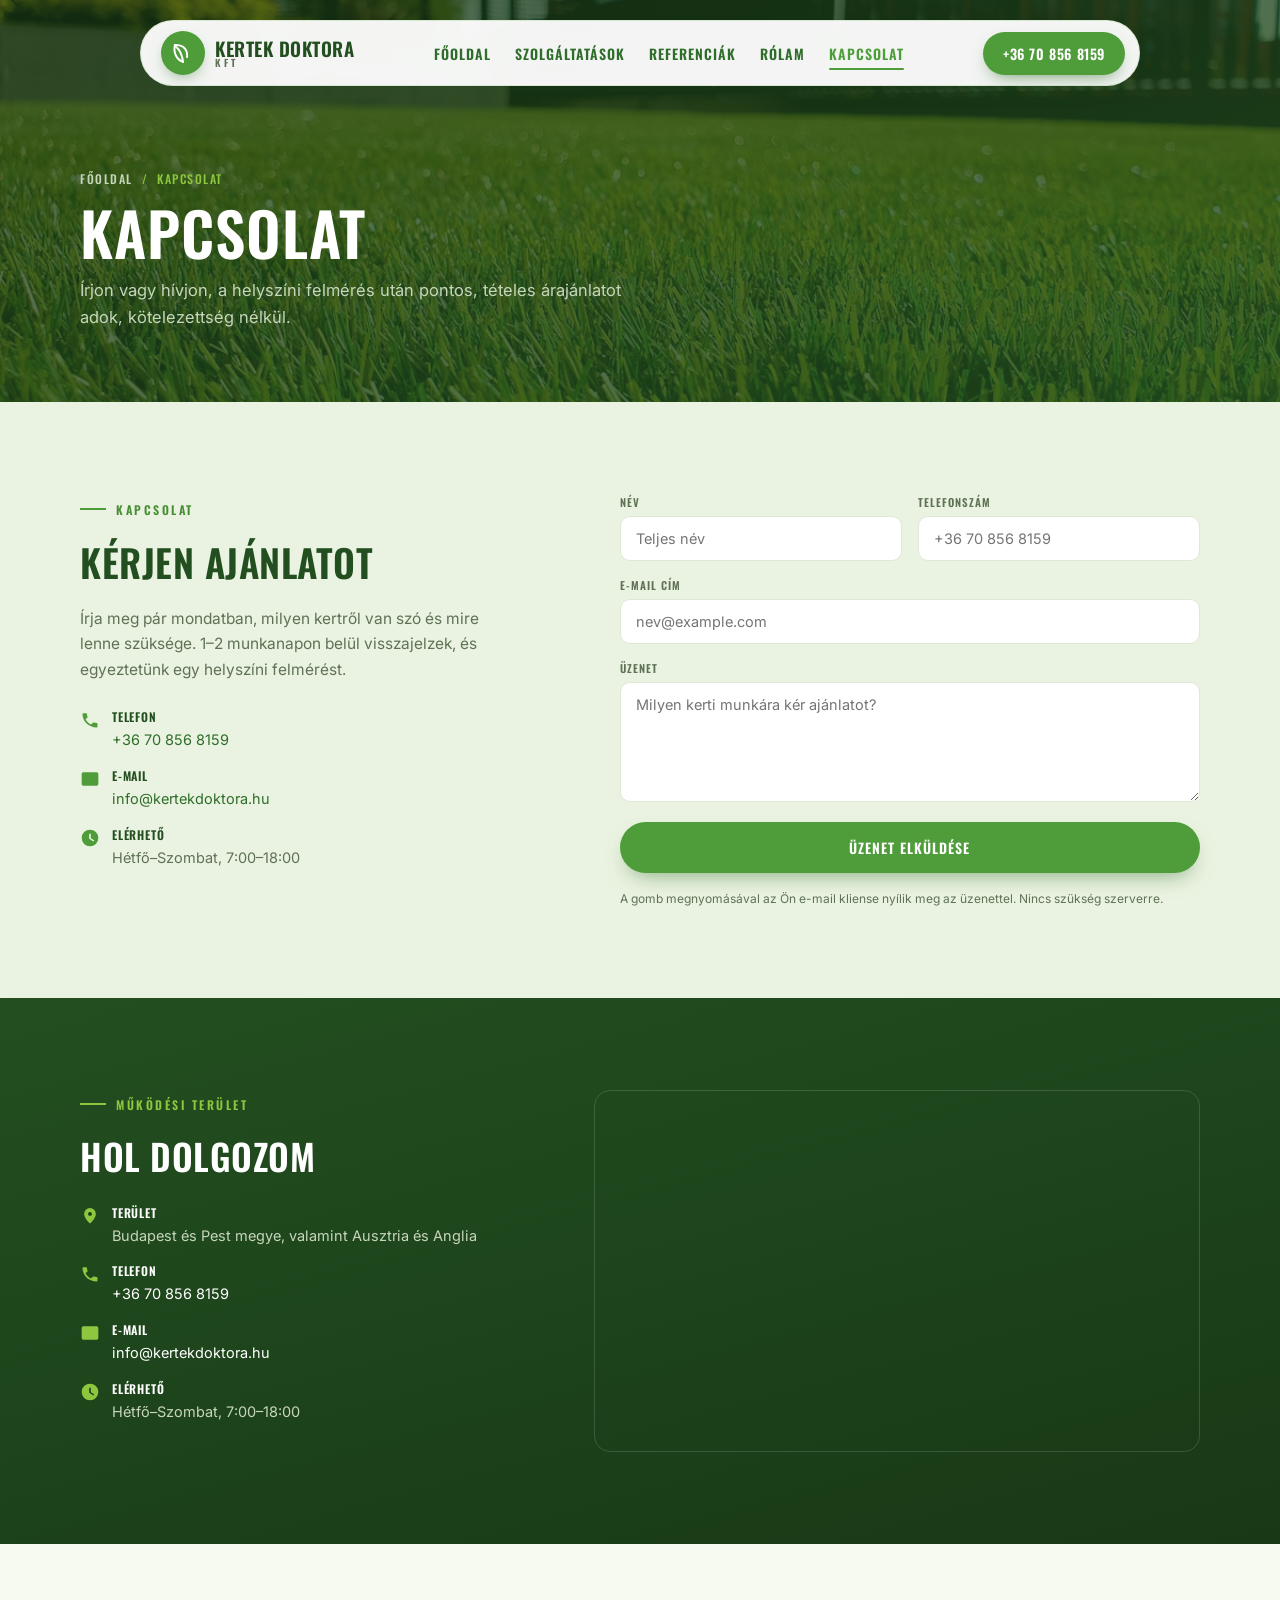
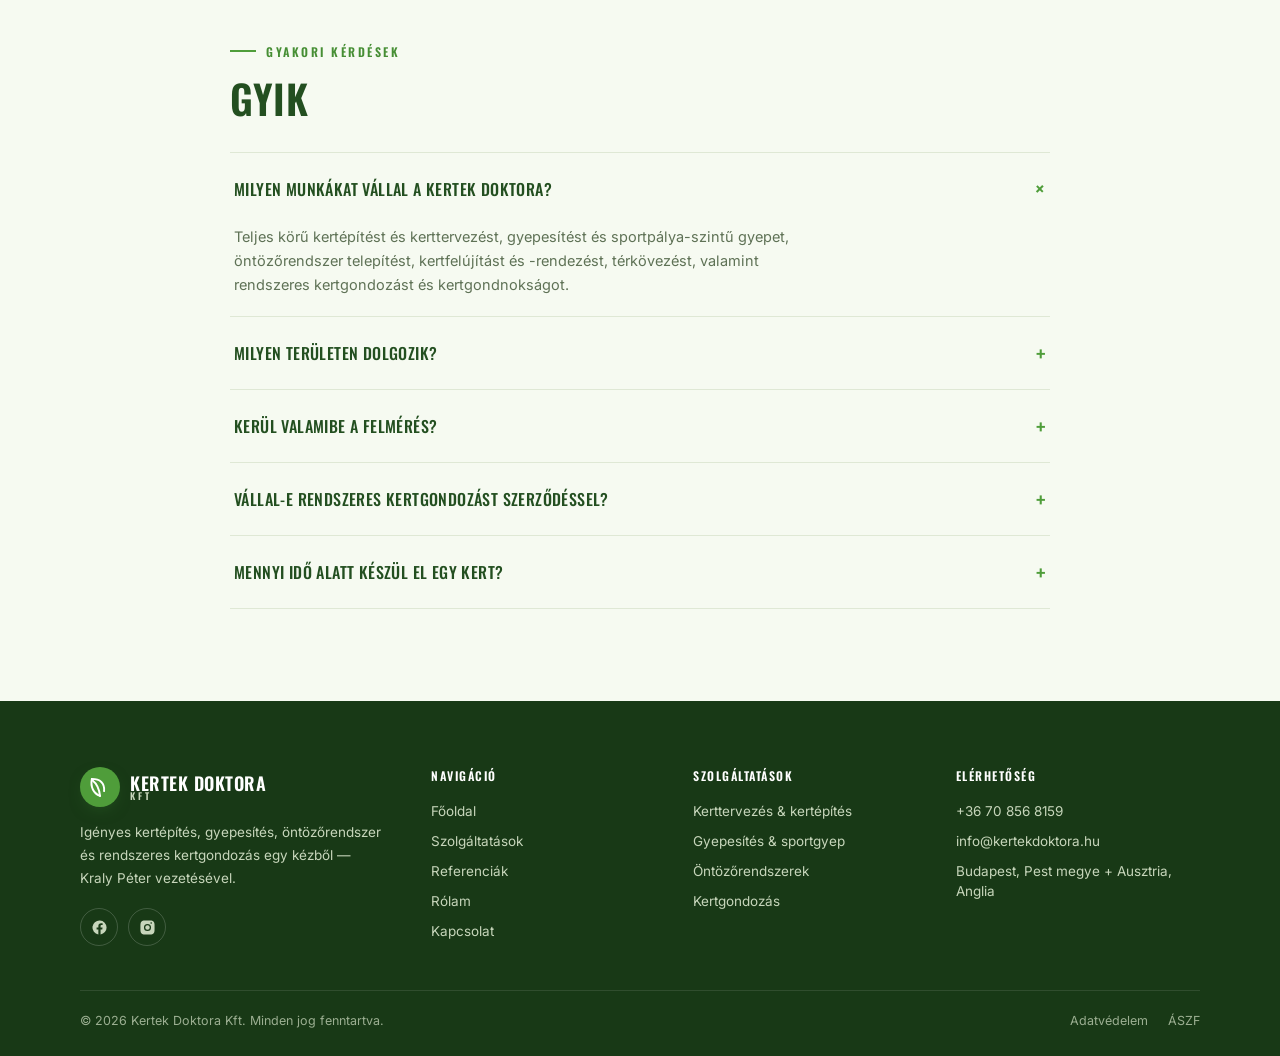
==== commit 1c49b0cd: "Valós referenciafotók behelyezése, valós telefonszám" ====
--- a/kapcsolat.html
+++ b/kapcsolat.html
@@ -30,13 +30,13 @@
       <a href="kapcsolat.html" class="active">Kapcsolat</a>
     </div>
     <div class="nav-right">
-      <a class="phone-btn" href="tel:+36301234567">+36 30 123 4567</a>
+      <a class="phone-btn" href="tel:+36708568159">+36 70 856 8159</a>
       <button class="nav-burger" id="navBurger" aria-label="Menü megnyitása" aria-expanded="false"><span></span><span></span><span></span></button>
     </div>
   </nav>
   <div class="mobile-menu" id="mobileMenu">
     <a href="index.html">Főoldal</a><a href="szolgaltatasok.html">Szolgáltatások</a><a href="referenciak.html">Referenciák</a><a href="rolam.html">Rólam</a><a href="kapcsolat.html" class="active">Kapcsolat</a>
-    <a class="phone-btn" href="tel:+36301234567">+36 30 123 4567</a>
+    <a class="phone-btn" href="tel:+36708568159">+36 70 856 8159</a>
   </div>
 
   <header class="page-banner pb-gyep">
@@ -54,7 +54,7 @@
         <h2 class="contact-title">Kérjen ajánlatot</h2>
         <p>Írja meg pár mondatban, milyen kertről van szó és mire lenne szüksége. 1–2 munkanapon belül visszajelzek, és egyeztetünk egy helyszíni felmérést.</p>
         <ul class="map-list" style="margin-top:26px;">
-          <li><svg class="map-icon" viewBox="0 0 24 24" style="fill:var(--leaf)"><path d="M6.6 10.8c1.4 2.8 3.8 5.2 6.6 6.6l2.2-2.2c.3-.3.7-.4 1-.2 1.1.4 2.3.6 3.6.6.6 0 1 .4 1 1V20c0 .6-.4 1-1 1C10.4 21 3 13.6 3 4.9c0-.6.4-1 1-1h3.4c.6 0 1 .4 1 1 0 1.3.2 2.5.6 3.6.1.4 0 .8-.2 1L6.6 10.8Z"/></svg><div style="color:var(--muted)"><b style="color:var(--leaf-deep)">Telefon</b><a href="tel:+36301234567" style="color:var(--leaf-700)">+36 30 123 4567</a></div></li>
+          <li><svg class="map-icon" viewBox="0 0 24 24" style="fill:var(--leaf)"><path d="M6.6 10.8c1.4 2.8 3.8 5.2 6.6 6.6l2.2-2.2c.3-.3.7-.4 1-.2 1.1.4 2.3.6 3.6.6.6 0 1 .4 1 1V20c0 .6-.4 1-1 1C10.4 21 3 13.6 3 4.9c0-.6.4-1 1-1h3.4c.6 0 1 .4 1 1 0 1.3.2 2.5.6 3.6.1.4 0 .8-.2 1L6.6 10.8Z"/></svg><div style="color:var(--muted)"><b style="color:var(--leaf-deep)">Telefon</b><a href="tel:+36708568159" style="color:var(--leaf-700)">+36 70 856 8159</a></div></li>
           <li><svg class="map-icon" viewBox="0 0 24 24" style="fill:var(--leaf)"><path d="M4 4h16a2 2 0 0 1 2 2v12a2 2 0 0 1-2 2H4a2 2 0 0 1-2-2V6a2 2 0 0 1 2-2Zm0 2v.01L12 12l8-5.99V6l-8 6-8-6Z"/></svg><div style="color:var(--muted)"><b style="color:var(--leaf-deep)">E-mail</b><a href="mailto:info@kertekdoktora.hu" style="color:var(--leaf-700)">info@kertekdoktora.hu</a></div></li>
           <li><svg class="map-icon" viewBox="0 0 24 24" style="fill:var(--leaf)"><path d="M12 2a10 10 0 1 0 0 20 10 10 0 0 0 0-20Zm1 5v5.4l4 2.4-.8 1.3L11 13V7h2Z"/></svg><div style="color:var(--muted)"><b style="color:var(--leaf-deep)">Elérhető</b>Hétfő–Szombat, 7:00–18:00</div></li>
         </ul>
@@ -62,7 +62,7 @@
       <form class="contact-form" id="contactForm" data-email="info@kertekdoktora.hu">
         <div class="contact-row">
           <div><label for="cf-name">Név</label><input type="text" id="cf-name" name="name" required placeholder="Teljes név"></div>
-          <div><label for="cf-phone">Telefonszám</label><input type="tel" id="cf-phone" name="phone" required placeholder="+36 30 123 4567"></div>
+          <div><label for="cf-phone">Telefonszám</label><input type="tel" id="cf-phone" name="phone" required placeholder="+36 70 856 8159"></div>
         </div>
         <div><label for="cf-email">E-mail cím</label><input type="email" id="cf-email" name="email" placeholder="nev@example.com"></div>
         <div><label for="cf-message">Üzenet</label><textarea id="cf-message" name="message" required placeholder="Milyen kerti munkára kér ajánlatot?"></textarea></div>
@@ -79,7 +79,7 @@
         <h2 class="map-title">Hol dolgozom</h2>
         <ul class="map-list">
           <li><svg class="map-icon" viewBox="0 0 24 24"><path d="M12 21s-7-6.2-7-11.5A7 7 0 0 1 19 9.5C19 14.8 12 21 12 21Z"/><circle cx="12" cy="9.5" r="2.3" fill="#183916"/></svg><div><b>Terület</b>Budapest és Pest megye, valamint Ausztria és Anglia <!-- CSERE: valós terület --></div></li>
-          <li><svg class="map-icon" viewBox="0 0 24 24"><path d="M6.6 10.8c1.4 2.8 3.8 5.2 6.6 6.6l2.2-2.2c.3-.3.7-.4 1-.2 1.1.4 2.3.6 3.6.6.6 0 1 .4 1 1V20c0 .6-.4 1-1 1C10.4 21 3 13.6 3 4.9c0-.6.4-1 1-1h3.4c.6 0 1 .4 1 1 0 1.3.2 2.5.6 3.6.1.4 0 .8-.2 1L6.6 10.8Z"/></svg><div><b>Telefon</b><a href="tel:+36301234567">+36 30 123 4567</a> <!-- CSERE --></div></li>
+          <li><svg class="map-icon" viewBox="0 0 24 24"><path d="M6.6 10.8c1.4 2.8 3.8 5.2 6.6 6.6l2.2-2.2c.3-.3.7-.4 1-.2 1.1.4 2.3.6 3.6.6.6 0 1 .4 1 1V20c0 .6-.4 1-1 1C10.4 21 3 13.6 3 4.9c0-.6.4-1 1-1h3.4c.6 0 1 .4 1 1 0 1.3.2 2.5.6 3.6.1.4 0 .8-.2 1L6.6 10.8Z"/></svg><div><b>Telefon</b><a href="tel:+36708568159">+36 70 856 8159</a> <!-- CSERE --></div></li>
           <li><svg class="map-icon" viewBox="0 0 24 24"><path d="M4 4h16a2 2 0 0 1 2 2v12a2 2 0 0 1-2 2H4a2 2 0 0 1-2-2V6a2 2 0 0 1 2-2Zm0 2v.01L12 12l8-5.99V6l-8 6-8-6Z"/></svg><div><b>E-mail</b><a href="mailto:info@kertekdoktora.hu">info@kertekdoktora.hu</a> <!-- CSERE --></div></li>
           <li><svg class="map-icon" viewBox="0 0 24 24"><path d="M12 2a10 10 0 1 0 0 20 10 10 0 0 0 0-20Zm1 5v5.4l4 2.4-.8 1.3L11 13V7h2Z"/></svg><div><b>Elérhető</b>Hétfő–Szombat, 7:00–18:00</div></li>
         </ul>
@@ -108,7 +108,7 @@
       <div class="footer-col"><div class="footer-brand"><div class="logo-box"><svg viewBox="0 0 32 32" aria-hidden="true"><path d="M16 27c-8-3-12-11-10-21 10 0 16 5 15 15" fill="none" stroke="#fff" stroke-width="2.4" stroke-linecap="round"/><path d="M7 8c5 4 8 9 9 19" fill="none" stroke="#fff" stroke-width="2.4" stroke-linecap="round"/></svg></div><div class="logo-text"><div class="top">Kertek Doktora</div><div class="bottom">Kft</div></div></div><p>Igényes kertépítés, gyepesítés, öntözőrendszer és rendszeres kertgondozás egy kézből — Kraly Péter vezetésével.</p><div class="footer-social"><a href="#" aria-label="Facebook"><svg viewBox="0 0 24 24"><path d="M22 12a10 10 0 1 0-11.6 9.9v-7H7.9V12h2.5V9.8c0-2.5 1.5-3.9 3.8-3.9 1.1 0 2.2.2 2.2.2v2.5h-1.3c-1.2 0-1.6.8-1.6 1.6V12h2.8l-.4 2.9h-2.4v7A10 10 0 0 0 22 12"/></svg></a><a href="#" aria-label="Instagram"><svg viewBox="0 0 24 24"><path d="M12 2c2.7 0 3.06.01 4.12.06 1.07.05 1.79.22 2.43.46.66.26 1.22.6 1.77 1.15.55.55.9 1.11 1.15 1.77.24.64.41 1.36.46 2.43.05 1.06.06 1.42.06 4.12s-.01 3.06-.06 4.12c-.05 1.07-.22 1.79-.46 2.43a4.9 4.9 0 0 1-1.15 1.77 4.9 4.9 0 0 1-1.77 1.15c-.64.24-1.36.41-2.43.46-1.06.05-1.42.06-4.12.06s-3.06-.01-4.12-.06c-1.07-.05-1.79-.22-2.43-.46a4.9 4.9 0 0 1-1.77-1.15 4.9 4.9 0 0 1-1.15-1.77c-.24-.64-.41-1.36-.46-2.43C2.01 15.06 2 14.7 2 12s.01-3.06.06-4.12c.05-1.07.22-1.79.46-2.43.26-.66.6-1.22 1.15-1.77A4.9 4.9 0 0 1 5.44 2.53c.64-.24 1.36-.41 2.43-.46C8.94 2.01 9.3 2 12 2Zm0 5a5 5 0 1 0 0 10 5 5 0 0 0 0-10Zm0 8.2a3.2 3.2 0 1 1 0-6.4 3.2 3.2 0 0 1 0 6.4Zm5.2-8.4a1.17 1.17 0 1 0 0-2.34 1.17 1.17 0 0 0 0 2.34Z"/></svg></a></div></div>
       <div class="footer-col"><h4>Navigáció</h4><ul><li><a href="index.html">Főoldal</a></li><li><a href="szolgaltatasok.html">Szolgáltatások</a></li><li><a href="referenciak.html">Referenciák</a></li><li><a href="rolam.html">Rólam</a></li><li><a href="kapcsolat.html">Kapcsolat</a></li></ul></div>
       <div class="footer-col"><h4>Szolgáltatások</h4><ul><li><a href="szolgaltatasok.html">Kerttervezés &amp; kertépítés</a></li><li><a href="szolgaltatasok.html">Gyepesítés &amp; sportgyep</a></li><li><a href="szolgaltatasok.html">Öntözőrendszerek</a></li><li><a href="szolgaltatasok.html">Kertgondozás</a></li></ul></div>
-      <div class="footer-col"><h4>Elérhetőség</h4><ul><li><a href="tel:+36301234567">+36 30 123 4567</a></li><li><a href="mailto:info@kertekdoktora.hu">info@kertekdoktora.hu</a></li><li><a href="kapcsolat.html">Budapest, Pest megye + Ausztria, Anglia</a></li></ul></div>
+      <div class="footer-col"><h4>Elérhetőség</h4><ul><li><a href="tel:+36708568159">+36 70 856 8159</a></li><li><a href="mailto:info@kertekdoktora.hu">info@kertekdoktora.hu</a></li><li><a href="kapcsolat.html">Budapest, Pest megye + Ausztria, Anglia</a></li></ul></div>
     </div>
     <div class="footer-bottom"><p>© 2026 Kertek Doktora Kft. Minden jog fenntartva.</p><div class="footer-legal"><a href="#">Adatvédelem</a><a href="#">ÁSZF</a></div></div>
   </footer>
--- a/assets/styles.css
+++ b/assets/styles.css
@@ -318,16 +318,14 @@
 .gallery-cat .cat-note { font-family:'Inter',sans-serif; color:var(--muted); font-size:14.5px; margin-bottom:22px; max-width:60ch; }
 .gallery-grid { display:grid; grid-template-columns:repeat(3,1fr); gap:16px; }
 .gallery-grid.two { grid-template-columns:repeat(2,1fr); }
-.g-item { position:relative; border-radius:14px; overflow:hidden; cursor:pointer; box-shadow:0 16px 34px -24px rgba(35,79,32,0.4); background:var(--sage); }
-.g-item img { display:block; width:100%; height:240px; object-fit:cover; transition:transform 0.5s ease; }
+.g-item { position:relative; border-radius:14px; overflow:hidden; cursor:pointer; box-shadow:0 16px 34px -24px rgba(35,79,32,0.4); background:var(--sage); aspect-ratio:1/1; }
+.g-item img { display:block; width:100%; height:100%; object-fit:cover; transition:transform 0.5s ease; }
 .g-item:hover img { transform:scale(1.06); }
 .g-item .g-cap { position:absolute; left:0; right:0; bottom:0; padding:14px 14px 12px; background:linear-gradient(0deg, rgba(15,40,13,0.85), transparent); color:#fff; font-family:'Inter',sans-serif; font-size:12.5px; opacity:0; transform:translateY(6px); transition:opacity 0.3s ease, transform 0.3s ease; }
 .g-item:hover .g-cap { opacity:1; transform:translateY(0); }
-.g-item.tall img { height:400px; }
-.g-item.feature { grid-column:span 2; }
-.g-item.feature img { height:400px; }
-@media (max-width:820px){ .gallery-grid, .gallery-grid.two { grid-template-columns:1fr 1fr; } .g-item.feature { grid-column:span 2; } }
-@media (max-width:520px){ .gallery-grid, .gallery-grid.two { grid-template-columns:1fr; } .g-item.feature { grid-column:span 1; } .g-item img, .g-item.tall img, .g-item.feature img { height:220px; } }
+
+@media (max-width:820px){ .gallery-grid, .gallery-grid.two { grid-template-columns:1fr 1fr; } }
+@media (max-width:520px){ .gallery-grid, .gallery-grid.two { grid-template-columns:1fr; } }
 
 /* lightbox */
 .lightbox { position:fixed; inset:0; z-index:120; background:rgba(15,30,12,0.92); display:none; align-items:center; justify-content:center; padding:32px; }
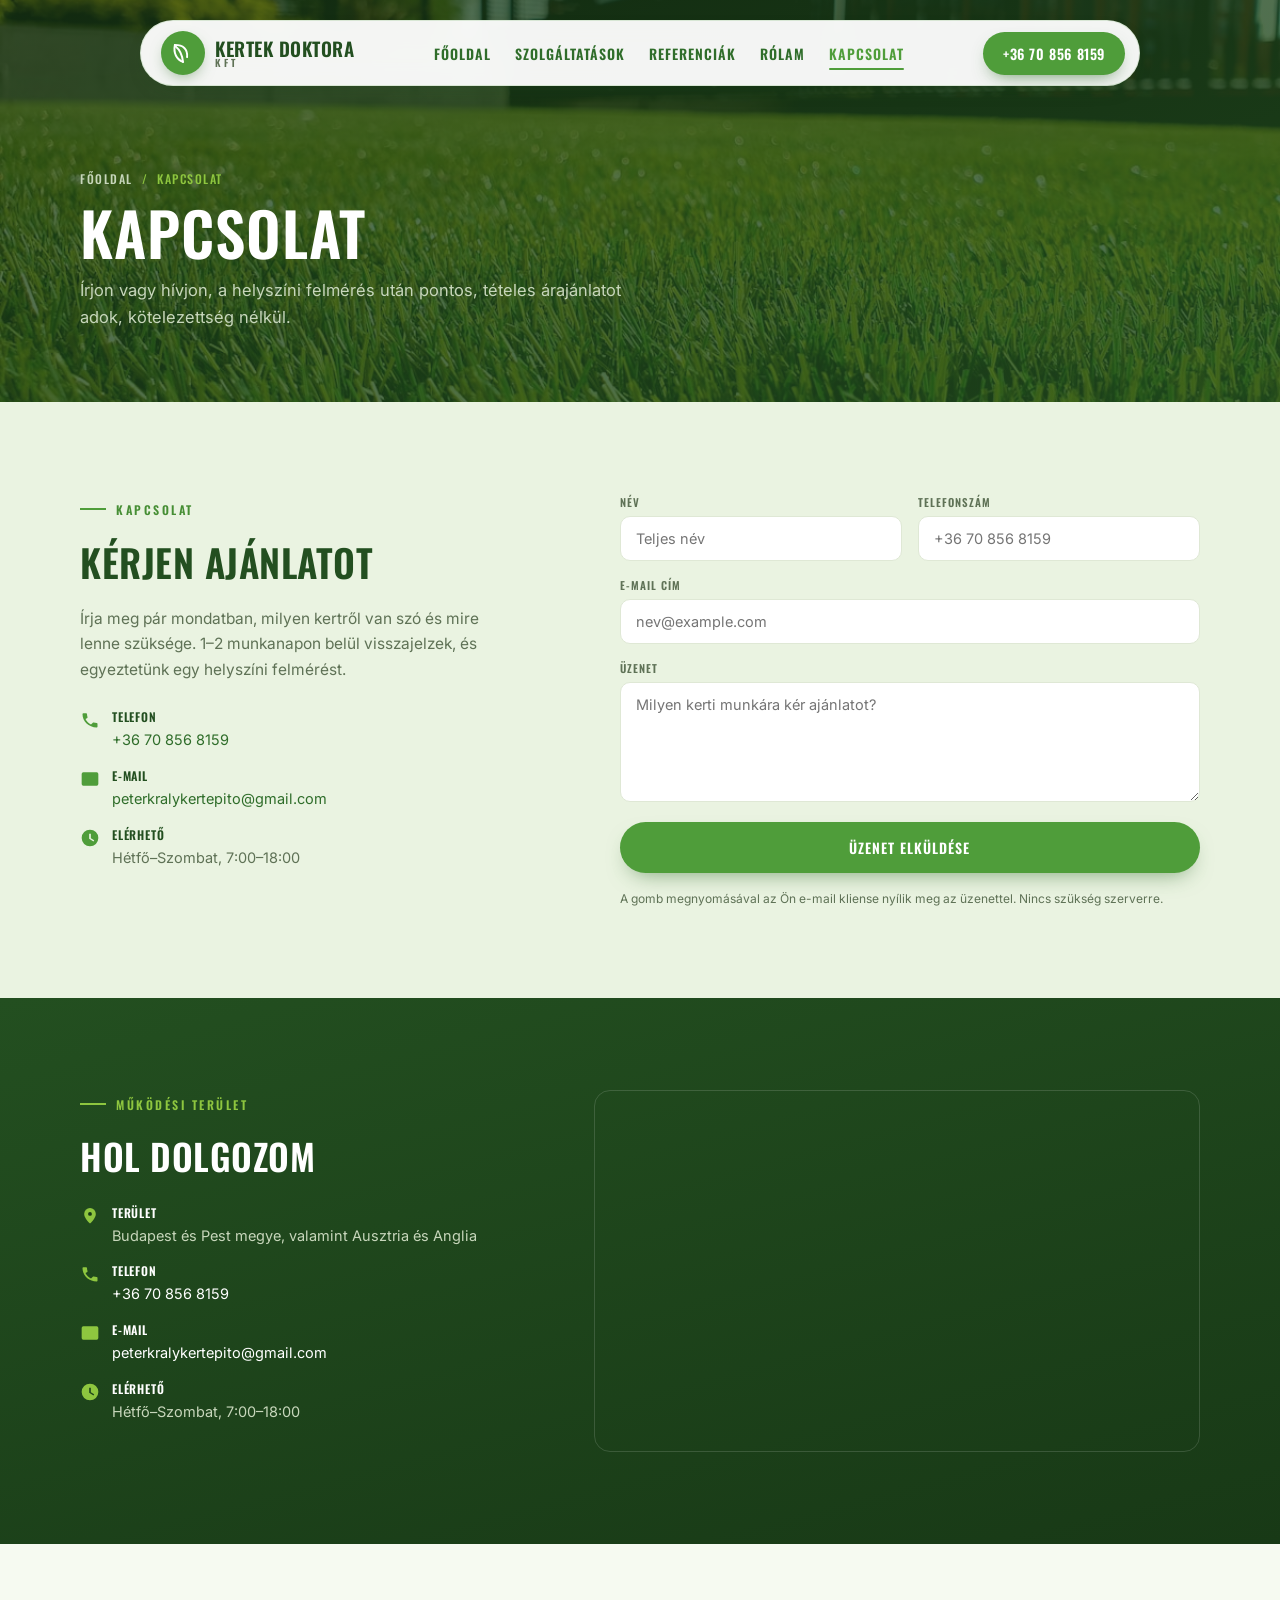
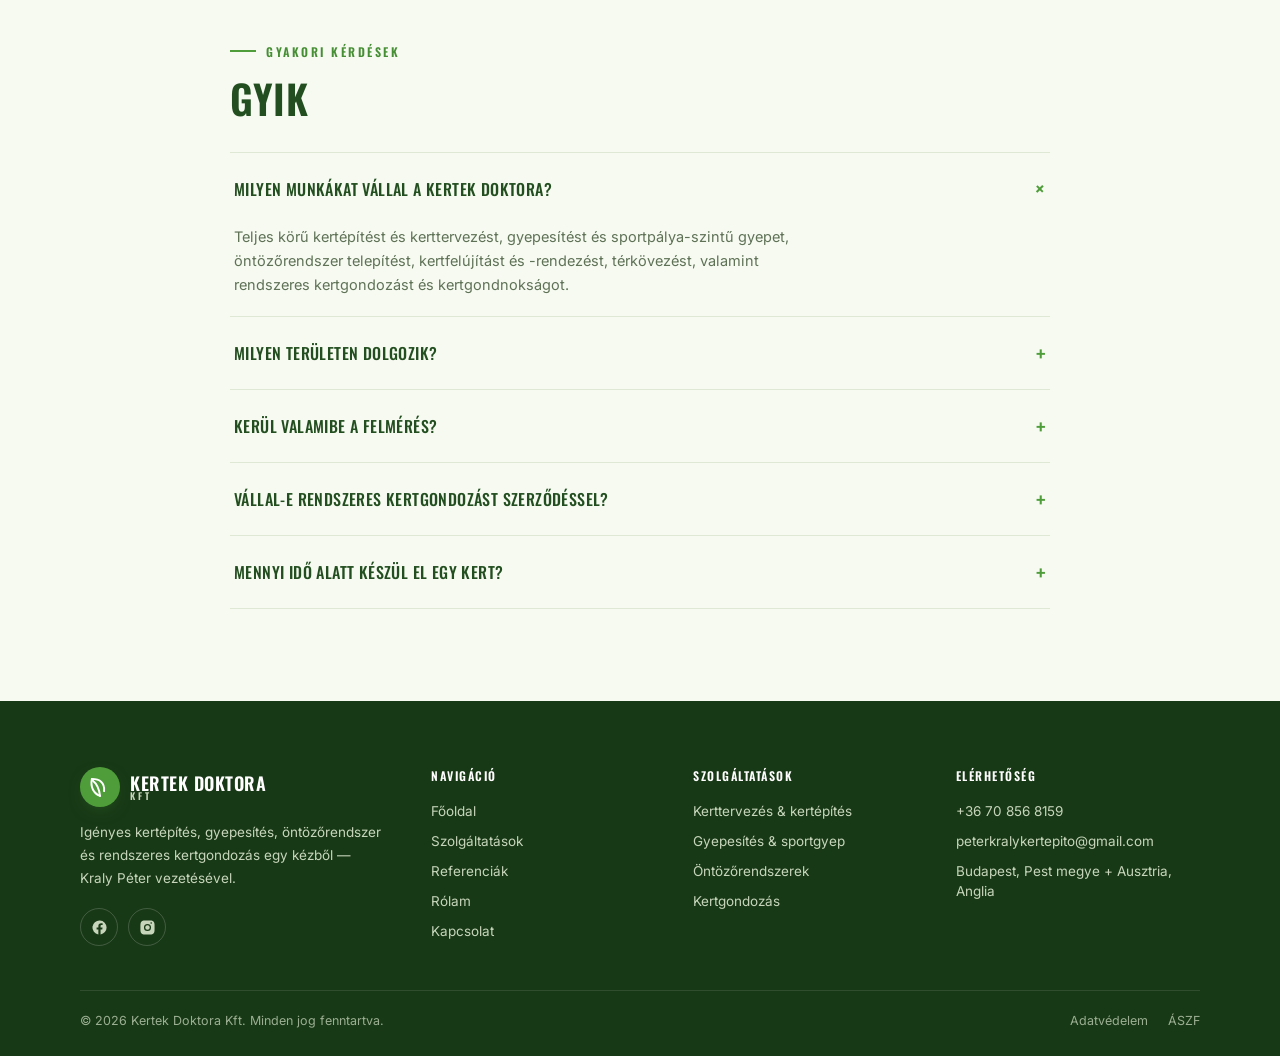
==== commit 89d06ce8: "Valós e-mail cím beállítása placeholder helyett" ====
--- a/kapcsolat.html
+++ b/kapcsolat.html
@@ -55,11 +55,11 @@
         <p>Írja meg pár mondatban, milyen kertről van szó és mire lenne szüksége. 1–2 munkanapon belül visszajelzek, és egyeztetünk egy helyszíni felmérést.</p>
         <ul class="map-list" style="margin-top:26px;">
           <li><svg class="map-icon" viewBox="0 0 24 24" style="fill:var(--leaf)"><path d="M6.6 10.8c1.4 2.8 3.8 5.2 6.6 6.6l2.2-2.2c.3-.3.7-.4 1-.2 1.1.4 2.3.6 3.6.6.6 0 1 .4 1 1V20c0 .6-.4 1-1 1C10.4 21 3 13.6 3 4.9c0-.6.4-1 1-1h3.4c.6 0 1 .4 1 1 0 1.3.2 2.5.6 3.6.1.4 0 .8-.2 1L6.6 10.8Z"/></svg><div style="color:var(--muted)"><b style="color:var(--leaf-deep)">Telefon</b><a href="tel:+36708568159" style="color:var(--leaf-700)">+36 70 856 8159</a></div></li>
-          <li><svg class="map-icon" viewBox="0 0 24 24" style="fill:var(--leaf)"><path d="M4 4h16a2 2 0 0 1 2 2v12a2 2 0 0 1-2 2H4a2 2 0 0 1-2-2V6a2 2 0 0 1 2-2Zm0 2v.01L12 12l8-5.99V6l-8 6-8-6Z"/></svg><div style="color:var(--muted)"><b style="color:var(--leaf-deep)">E-mail</b><a href="mailto:info@kertekdoktora.hu" style="color:var(--leaf-700)">info@kertekdoktora.hu</a></div></li>
+          <li><svg class="map-icon" viewBox="0 0 24 24" style="fill:var(--leaf)"><path d="M4 4h16a2 2 0 0 1 2 2v12a2 2 0 0 1-2 2H4a2 2 0 0 1-2-2V6a2 2 0 0 1 2-2Zm0 2v.01L12 12l8-5.99V6l-8 6-8-6Z"/></svg><div style="color:var(--muted)"><b style="color:var(--leaf-deep)">E-mail</b><a href="mailto:peterkralykertepito@gmail.com" style="color:var(--leaf-700)">peterkralykertepito@gmail.com</a></div></li>
           <li><svg class="map-icon" viewBox="0 0 24 24" style="fill:var(--leaf)"><path d="M12 2a10 10 0 1 0 0 20 10 10 0 0 0 0-20Zm1 5v5.4l4 2.4-.8 1.3L11 13V7h2Z"/></svg><div style="color:var(--muted)"><b style="color:var(--leaf-deep)">Elérhető</b>Hétfő–Szombat, 7:00–18:00</div></li>
         </ul>
       </div>
-      <form class="contact-form" id="contactForm" data-email="info@kertekdoktora.hu">
+      <form class="contact-form" id="contactForm" data-email="peterkralykertepito@gmail.com">
         <div class="contact-row">
           <div><label for="cf-name">Név</label><input type="text" id="cf-name" name="name" required placeholder="Teljes név"></div>
           <div><label for="cf-phone">Telefonszám</label><input type="tel" id="cf-phone" name="phone" required placeholder="+36 70 856 8159"></div>
@@ -80,7 +80,7 @@
         <ul class="map-list">
           <li><svg class="map-icon" viewBox="0 0 24 24"><path d="M12 21s-7-6.2-7-11.5A7 7 0 0 1 19 9.5C19 14.8 12 21 12 21Z"/><circle cx="12" cy="9.5" r="2.3" fill="#183916"/></svg><div><b>Terület</b>Budapest és Pest megye, valamint Ausztria és Anglia <!-- CSERE: valós terület --></div></li>
           <li><svg class="map-icon" viewBox="0 0 24 24"><path d="M6.6 10.8c1.4 2.8 3.8 5.2 6.6 6.6l2.2-2.2c.3-.3.7-.4 1-.2 1.1.4 2.3.6 3.6.6.6 0 1 .4 1 1V20c0 .6-.4 1-1 1C10.4 21 3 13.6 3 4.9c0-.6.4-1 1-1h3.4c.6 0 1 .4 1 1 0 1.3.2 2.5.6 3.6.1.4 0 .8-.2 1L6.6 10.8Z"/></svg><div><b>Telefon</b><a href="tel:+36708568159">+36 70 856 8159</a> <!-- CSERE --></div></li>
-          <li><svg class="map-icon" viewBox="0 0 24 24"><path d="M4 4h16a2 2 0 0 1 2 2v12a2 2 0 0 1-2 2H4a2 2 0 0 1-2-2V6a2 2 0 0 1 2-2Zm0 2v.01L12 12l8-5.99V6l-8 6-8-6Z"/></svg><div><b>E-mail</b><a href="mailto:info@kertekdoktora.hu">info@kertekdoktora.hu</a> <!-- CSERE --></div></li>
+          <li><svg class="map-icon" viewBox="0 0 24 24"><path d="M4 4h16a2 2 0 0 1 2 2v12a2 2 0 0 1-2 2H4a2 2 0 0 1-2-2V6a2 2 0 0 1 2-2Zm0 2v.01L12 12l8-5.99V6l-8 6-8-6Z"/></svg><div><b>E-mail</b><a href="mailto:peterkralykertepito@gmail.com">peterkralykertepito@gmail.com</a> <!-- CSERE --></div></li>
           <li><svg class="map-icon" viewBox="0 0 24 24"><path d="M12 2a10 10 0 1 0 0 20 10 10 0 0 0 0-20Zm1 5v5.4l4 2.4-.8 1.3L11 13V7h2Z"/></svg><div><b>Elérhető</b>Hétfő–Szombat, 7:00–18:00</div></li>
         </ul>
       </div>
@@ -108,7 +108,7 @@
       <div class="footer-col"><div class="footer-brand"><div class="logo-box"><svg viewBox="0 0 32 32" aria-hidden="true"><path d="M16 27c-8-3-12-11-10-21 10 0 16 5 15 15" fill="none" stroke="#fff" stroke-width="2.4" stroke-linecap="round"/><path d="M7 8c5 4 8 9 9 19" fill="none" stroke="#fff" stroke-width="2.4" stroke-linecap="round"/></svg></div><div class="logo-text"><div class="top">Kertek Doktora</div><div class="bottom">Kft</div></div></div><p>Igényes kertépítés, gyepesítés, öntözőrendszer és rendszeres kertgondozás egy kézből — Kraly Péter vezetésével.</p><div class="footer-social"><a href="#" aria-label="Facebook"><svg viewBox="0 0 24 24"><path d="M22 12a10 10 0 1 0-11.6 9.9v-7H7.9V12h2.5V9.8c0-2.5 1.5-3.9 3.8-3.9 1.1 0 2.2.2 2.2.2v2.5h-1.3c-1.2 0-1.6.8-1.6 1.6V12h2.8l-.4 2.9h-2.4v7A10 10 0 0 0 22 12"/></svg></a><a href="#" aria-label="Instagram"><svg viewBox="0 0 24 24"><path d="M12 2c2.7 0 3.06.01 4.12.06 1.07.05 1.79.22 2.43.46.66.26 1.22.6 1.77 1.15.55.55.9 1.11 1.15 1.77.24.64.41 1.36.46 2.43.05 1.06.06 1.42.06 4.12s-.01 3.06-.06 4.12c-.05 1.07-.22 1.79-.46 2.43a4.9 4.9 0 0 1-1.15 1.77 4.9 4.9 0 0 1-1.77 1.15c-.64.24-1.36.41-2.43.46-1.06.05-1.42.06-4.12.06s-3.06-.01-4.12-.06c-1.07-.05-1.79-.22-2.43-.46a4.9 4.9 0 0 1-1.77-1.15 4.9 4.9 0 0 1-1.15-1.77c-.24-.64-.41-1.36-.46-2.43C2.01 15.06 2 14.7 2 12s.01-3.06.06-4.12c.05-1.07.22-1.79.46-2.43.26-.66.6-1.22 1.15-1.77A4.9 4.9 0 0 1 5.44 2.53c.64-.24 1.36-.41 2.43-.46C8.94 2.01 9.3 2 12 2Zm0 5a5 5 0 1 0 0 10 5 5 0 0 0 0-10Zm0 8.2a3.2 3.2 0 1 1 0-6.4 3.2 3.2 0 0 1 0 6.4Zm5.2-8.4a1.17 1.17 0 1 0 0-2.34 1.17 1.17 0 0 0 0 2.34Z"/></svg></a></div></div>
       <div class="footer-col"><h4>Navigáció</h4><ul><li><a href="index.html">Főoldal</a></li><li><a href="szolgaltatasok.html">Szolgáltatások</a></li><li><a href="referenciak.html">Referenciák</a></li><li><a href="rolam.html">Rólam</a></li><li><a href="kapcsolat.html">Kapcsolat</a></li></ul></div>
       <div class="footer-col"><h4>Szolgáltatások</h4><ul><li><a href="szolgaltatasok.html">Kerttervezés &amp; kertépítés</a></li><li><a href="szolgaltatasok.html">Gyepesítés &amp; sportgyep</a></li><li><a href="szolgaltatasok.html">Öntözőrendszerek</a></li><li><a href="szolgaltatasok.html">Kertgondozás</a></li></ul></div>
-      <div class="footer-col"><h4>Elérhetőség</h4><ul><li><a href="tel:+36708568159">+36 70 856 8159</a></li><li><a href="mailto:info@kertekdoktora.hu">info@kertekdoktora.hu</a></li><li><a href="kapcsolat.html">Budapest, Pest megye + Ausztria, Anglia</a></li></ul></div>
+      <div class="footer-col"><h4>Elérhetőség</h4><ul><li><a href="tel:+36708568159">+36 70 856 8159</a></li><li><a href="mailto:peterkralykertepito@gmail.com">peterkralykertepito@gmail.com</a></li><li><a href="kapcsolat.html">Budapest, Pest megye + Ausztria, Anglia</a></li></ul></div>
     </div>
     <div class="footer-bottom"><p>© 2026 Kertek Doktora Kft. Minden jog fenntartva.</p><div class="footer-legal"><a href="#">Adatvédelem</a><a href="#">ÁSZF</a></div></div>
   </footer>
